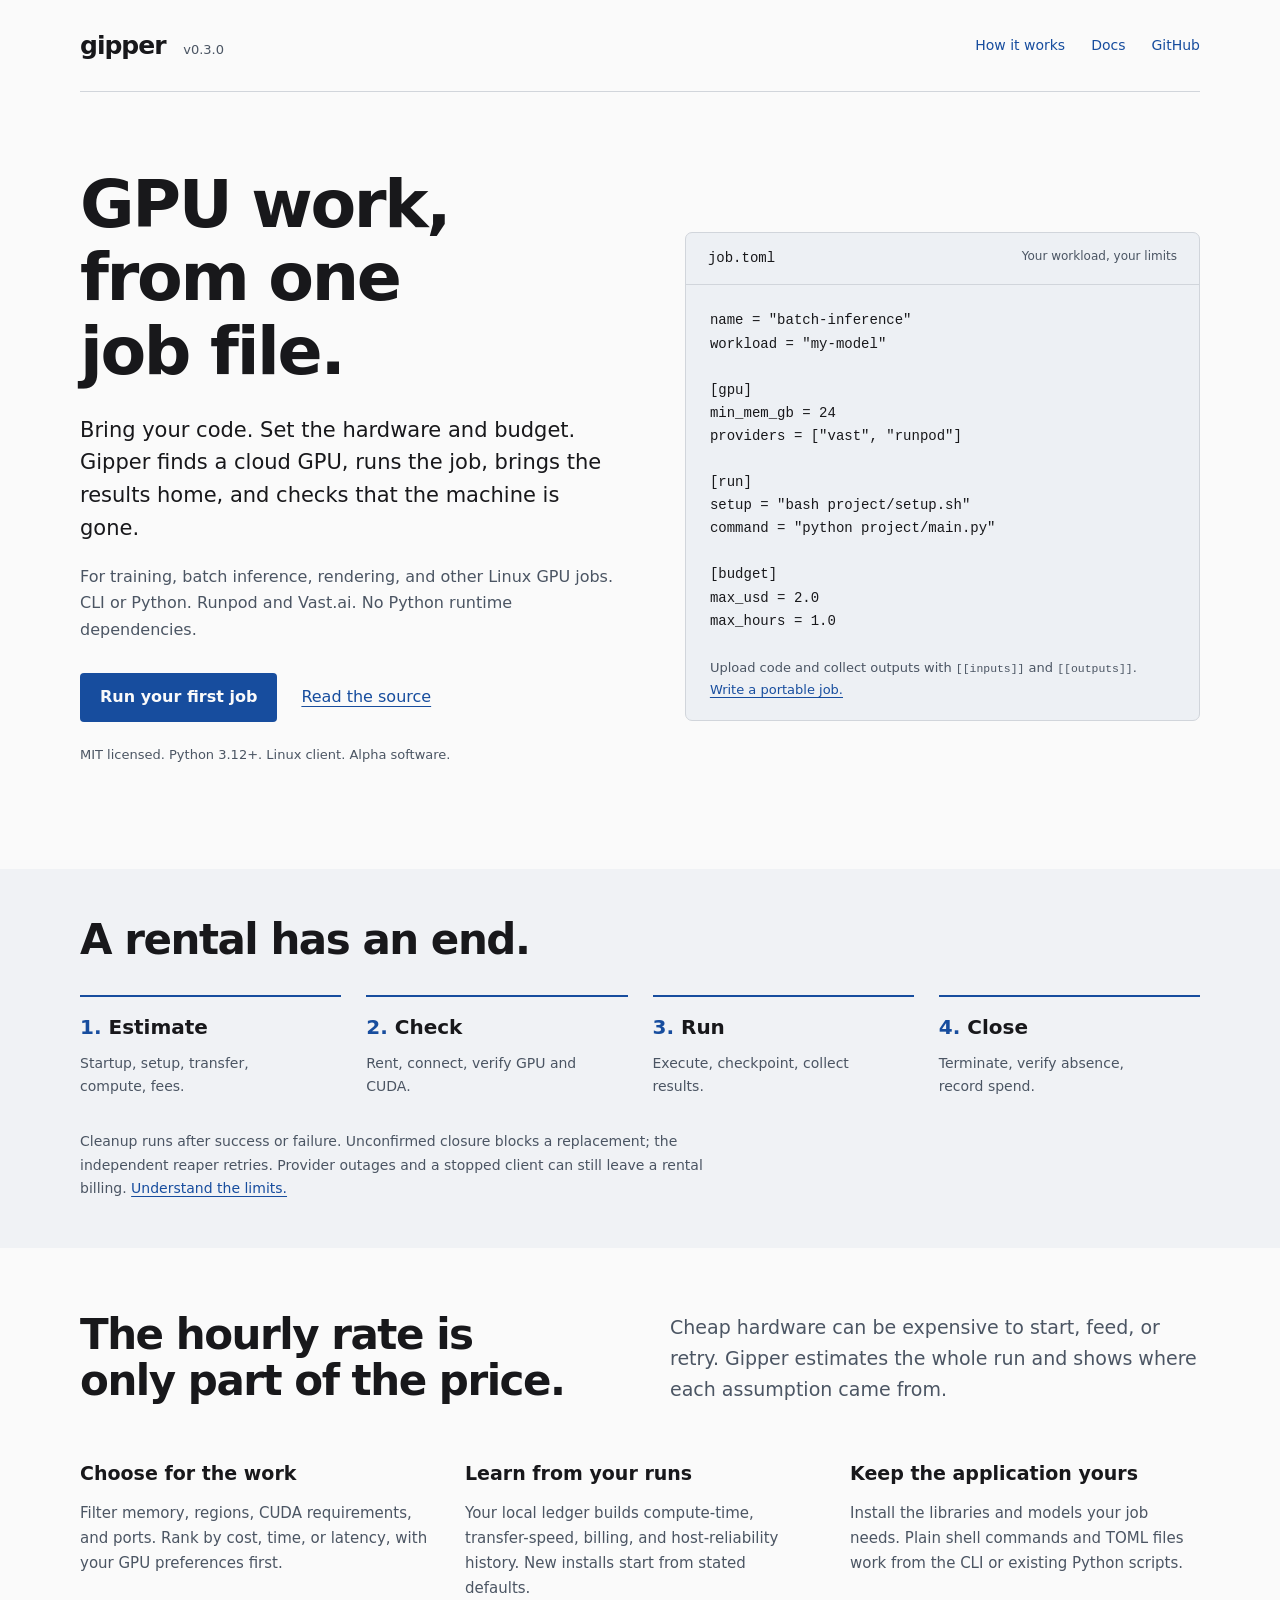
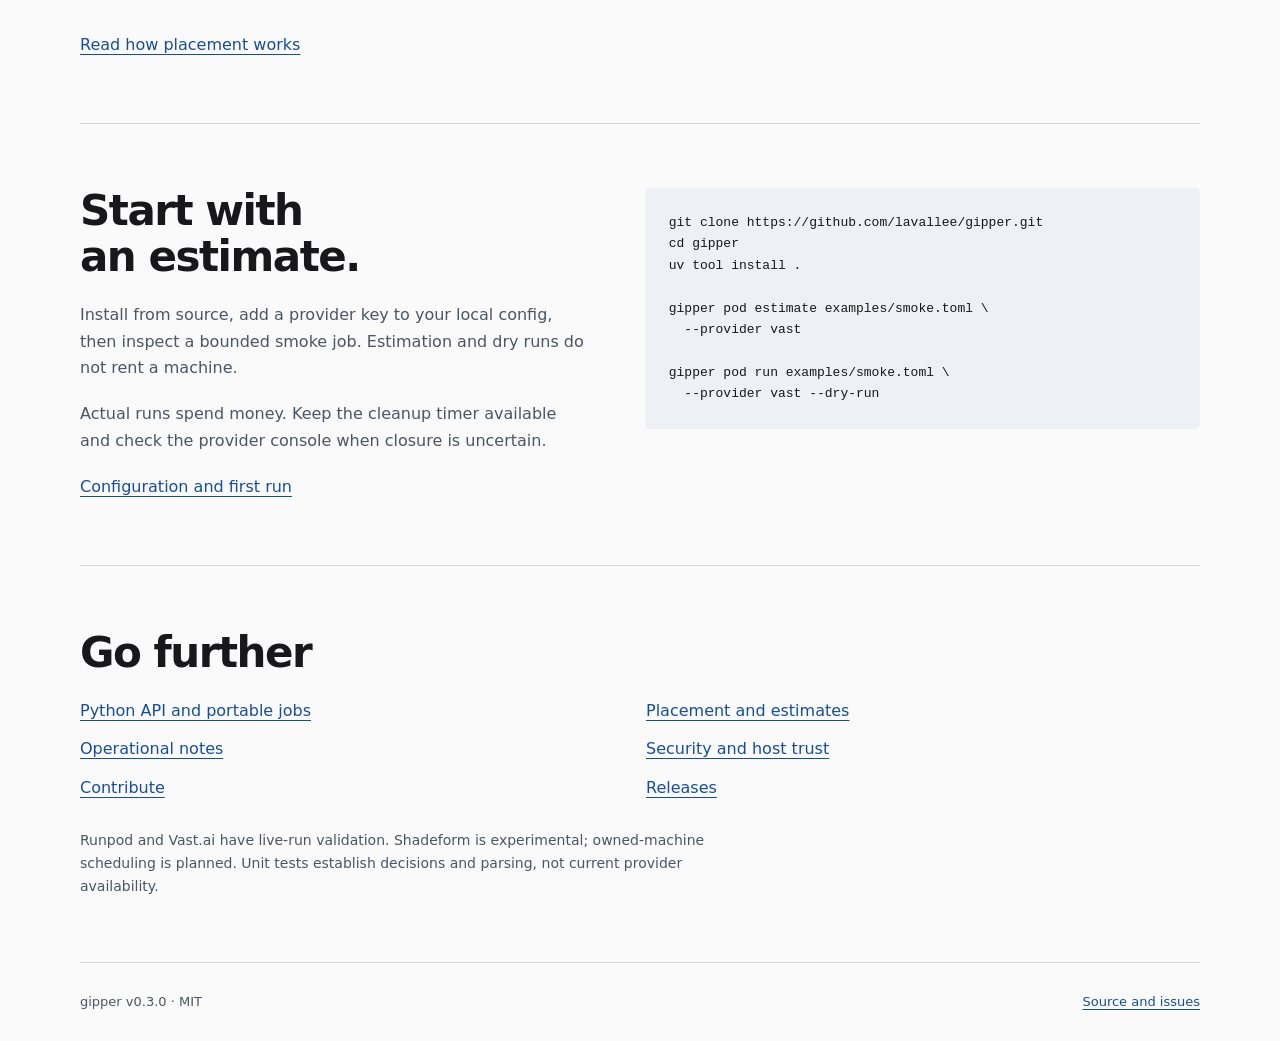
==== docs/index.html @ 8d75d5dc "chore(release): 0.3.0 with public docs and trusted publishing" ====
<!doctype html>
<html lang="en">
<head>
<meta charset="utf-8"><meta name="viewport" content="width=device-width,initial-scale=1">
<meta name="color-scheme" content="dark light">
<title>gipper — GPU jobs across cloud markets</title>
<meta name="description" content="Run GPU jobs across Runpod and Vast.ai. Compare whole-job costs, collect results, verify teardown, and learn from your own run history. Python, TOML, no runtime dependencies.">
<meta property="og:title" content="gipper — GPU jobs across cloud markets">
<meta property="og:description" content="One job file. Whole-run estimates. Results brought home. Teardown verified.">
<meta property="og:type" content="website"><link rel="canonical" href="https://lavallee.github.io/gipper/">
<link rel="icon" href="favicon.svg" type="image/svg+xml"><link rel="stylesheet" href="style.css">
</head>
<body>
<a class="skip" href="#main">Skip to content</a>
<header class="site-header wrap"><a class="wordmark" href="./">gipper <span>v0.3.0</span></a><nav aria-label="Main"><a href="#how">How it works</a><a href="guides/quickstart.html">Docs</a><a href="https://github.com/lavallee/gipper">GitHub</a></nav></header>
<main id="main">
<section class="hero wrap">
<div><h1>GPU work, from one job file.</h1><p class="lead">Bring your code. Set the hardware and budget. Gipper finds a cloud GPU, runs the job, brings the results home, and checks that the machine is gone.</p><p class="support">For training, batch inference, rendering, and other Linux GPU jobs. CLI or Python. Runpod and Vast.ai. No Python runtime dependencies.</p><div class="actions"><a class="button" href="guides/quickstart.html">Run your first job</a><a href="https://github.com/lavallee/gipper">Read the source</a></div><p class="status">MIT licensed. Python 3.12+. Linux client. Alpha software.</p></div>
<div class="job-file"><div class="file-heading">job.toml <span>Your workload, your limits</span></div><pre><code>name = "batch-inference"
workload = "my-model"

[gpu]
min_mem_gb = 24
providers = ["vast", "runpod"]

[run]
setup = "bash project/setup.sh"
command = "python project/main.py"

[budget]
max_usd = 2.0
max_hours = 1.0</code></pre><p>Upload code and collect outputs with <code>[[inputs]]</code> and <code>[[outputs]]</code>. <a href="guides/clients.html">Write a portable job.</a></p></div>
</section>
<section class="band" id="how"><div class="wrap"><h2>A rental has an end.</h2><ol class="lifecycle"><li><strong>Estimate</strong><span>Startup, setup, transfer, compute, fees.</span></li><li><strong>Check</strong><span>Rent, connect, verify GPU and CUDA.</span></li><li><strong>Run</strong><span>Execute, checkpoint, collect results.</span></li><li><strong>Close</strong><span>Terminate, verify absence, record spend.</span></li></ol><p>Cleanup runs after success or failure. Unconfirmed closure blocks a replacement; the independent reaper retries. Provider outages and a stopped client can still leave a rental billing. <a href="guides/security.html">Understand the limits.</a></p></div></section>
<section class="wrap section"><div class="section-intro"><h2>The hourly rate is only part of the price.</h2><p>Cheap hardware can be expensive to start, feed, or retry. Gipper estimates the whole run and shows where each assumption came from.</p></div><dl class="capabilities"><div><dt>Choose for the work</dt><dd>Filter memory, regions, CUDA requirements, and ports. Rank by cost, time, or latency, with your GPU preferences first.</dd></div><div><dt>Learn from your runs</dt><dd>Your local ledger builds compute-time, transfer-speed, billing, and host-reliability history. New installs start from stated defaults.</dd></div><div><dt>Keep the application yours</dt><dd>Install the libraries and models your job needs. Plain shell commands and TOML files work from the CLI or existing Python scripts.</dd></div></dl><a href="guides/placement.html">Read how placement works</a></section>
<section class="wrap section install" id="install"><div><h2>Start with an estimate.</h2><p>Install from source, add a provider key to your local config, then inspect a bounded smoke job. Estimation and dry runs do not rent a machine.</p><p>Actual runs spend money. Keep the cleanup timer available and check the provider console when closure is uncertain.</p><a href="guides/quickstart.html">Configuration and first run</a></div><pre><code>git clone https://github.com/lavallee/gipper.git
cd gipper
uv tool install .

gipper pod estimate examples/smoke.toml \
  --provider vast

gipper pod run examples/smoke.toml \
  --provider vast --dry-run</code></pre></section>
<section class="wrap section reference"><h2>Go further</h2><div><a href="guides/clients.html">Python API and portable jobs</a><a href="guides/placement.html">Placement and estimates</a><a href="guides/lessons.html">Operational notes</a><a href="guides/security.html">Security and host trust</a><a href="https://github.com/lavallee/gipper/blob/main/CONTRIBUTING.md">Contribute</a><a href="https://github.com/lavallee/gipper/releases">Releases</a></div><p>Runpod and Vast.ai have live-run validation. Shadeform is experimental; owned-machine scheduling is planned. Unit tests establish decisions and parsing, not current provider availability.</p></section>
</main><footer class="wrap footer"><span>gipper v0.3.0 · MIT</span><a href="https://github.com/lavallee/gipper">Source and issues</a></footer>
</body></html>
---- docs/style.css ----
/* Forge family: system type, dark/light tokens, local assets only. */
:root{color-scheme:dark light;--bg:#0a0a0a;--alt:#111113;--fg:#e8e8e8;--muted:#a1a8b3;--line:#30343d;--accent:#93c5fd;--code:#17191e;--max:1120px;font-family:system-ui,-apple-system,"Segoe UI",sans-serif;font-size:16px;line-height:1.65}
@media(prefers-color-scheme:light){:root{--bg:#fafafa;--alt:#f0f2f5;--fg:#18181b;--muted:#4b5563;--line:#d1d5db;--accent:#174d9e;--code:#edf0f4}}
*{box-sizing:border-box}html{scroll-behavior:smooth}body{margin:0;background:var(--bg);color:var(--fg)}a{color:var(--accent);text-underline-offset:.22em}a:hover{text-decoration-thickness:2px}a:focus-visible{outline:3px solid var(--accent);outline-offset:5px}.wrap{width:min(calc(100% - 48px),var(--max));margin-inline:auto}.site-header{display:flex;justify-content:space-between;gap:24px;align-items:center;padding-block:25px;border-bottom:1px solid var(--line)}.wordmark{font-size:25px;font-weight:750;letter-spacing:-.04em;text-decoration:none;color:var(--fg)}.wordmark span{font-size:13px;letter-spacing:0;font-weight:400;color:var(--muted);margin-left:10px}nav{display:flex;gap:26px}nav a{text-decoration:none;font-size:14px}.skip{position:absolute;top:-100px;left:16px;background:var(--bg);padding:10px}.skip:focus{top:10px;z-index:10}.hero{display:grid;grid-template-columns:1.05fr 1fr;gap:64px;align-items:center;padding-block:76px 84px}h1,h2,h3{line-height:1.1;letter-spacing:-.035em;text-wrap:balance}h1{font-size:clamp(40px,5.2vw,67px);margin:0 0 26px;max-width:11ch;font-weight:720}h2{font-size:clamp(29px,3.6vw,42px);font-weight:670;margin:0 0 22px}h3{font-size:24px}p{max-width:72ch;margin:0 0 20px}.lead{font-size:21px;line-height:1.55}.support{color:var(--muted)}.actions{display:flex;gap:24px;align-items:center;flex-wrap:wrap;margin:30px 0 22px}.button{display:inline-block;background:var(--accent);color:var(--bg);padding:11px 20px;border-radius:4px;text-decoration:none;font-weight:650}.status{font-size:13px;color:var(--muted)}.job-file{border:1px solid var(--line);border-radius:7px;overflow:hidden;background:var(--code);min-width:0}.file-heading{padding:14px 22px;border-bottom:1px solid var(--line);font-family:ui-monospace,monospace;font-size:14px;display:flex;justify-content:space-between;gap:12px}.file-heading span{font-family:system-ui,sans-serif;color:var(--muted);font-size:12px}.job-file pre{margin:0;background:none}.job-file p{font-size:13px;color:var(--muted);padding:0 24px 20px;margin:0}pre,code{font-family:"SF Mono",Consolas,"Liberation Mono",monospace}code{font-size:.88em}pre{background:var(--code);padding:24px;overflow-x:auto;border-radius:5px;line-height:1.65;font-size:14px}pre code{font-size:inherit}.band{background:var(--alt);padding-block:48px}.band p{font-size:14px;color:var(--muted);margin-bottom:0}.lifecycle{display:grid;grid-template-columns:repeat(4,1fr);gap:25px;padding:0;list-style:none;counter-reset:step;margin:32px 0}.lifecycle li{counter-increment:step;border-top:2px solid var(--accent);padding-top:14px}.lifecycle strong{display:block;font-size:20px}.lifecycle strong:before{content:counter(step) ". ";color:var(--accent)}.lifecycle span{display:block;color:var(--muted);font-size:14px;max-width:24ch;margin-top:8px}.section{padding-block:64px;border-bottom:1px solid var(--line)}.section-intro{display:grid;grid-template-columns:1fr 1fr;gap:60px}.section-intro p{color:var(--muted);font-size:19px}.capabilities{display:grid;grid-template-columns:repeat(3,1fr);gap:35px;margin:32px 0}.capabilities dt{font-size:19px;font-weight:650;margin-bottom:12px}.capabilities dd{margin:0;color:var(--muted);font-size:15px}.install{display:grid;grid-template-columns:1fr 1.1fr;gap:60px;align-items:start}.install p{color:var(--muted)}.install pre{margin:0;font-size:13px}.reference>div{display:grid;grid-template-columns:repeat(2,1fr);gap:12px}.reference p{color:var(--muted);font-size:14px;margin:28px 0 0}.footer{padding-block:28px;display:flex;justify-content:space-between;gap:20px;color:var(--muted);font-size:13px}.guide{max-width:790px;padding-block:46px 70px;overflow-wrap:break-word}.guide h1{max-width:none;font-size:44px}.guide h2{margin:48px 0 20px;font-size:30px}.guide h3{margin-top:32px}.guide table{display:block;overflow-x:auto;border-collapse:collapse;font-size:14px;margin-block:24px}.guide td,.guide th{padding:12px;border:1px solid var(--line);text-align:left;min-width:100px}.guide img{max-width:100%}.guide blockquote{margin-inline:0;border-left:3px solid var(--accent);padding-left:24px;color:var(--muted)}.guide ul,.guide ol{padding-left:23px}.guide li{margin-block:7px}.guide .back{display:block;margin-bottom:30px;font-size:14px}
@media(max-width:800px){.hero{gap:30px;grid-template-columns:1fr;padding-block:46px}.hero h1{max-width:14ch}.section-intro,.install{grid-template-columns:1fr;gap:20px}.capabilities{grid-template-columns:1fr;gap:24px}.lifecycle{grid-template-columns:1fr 1fr}.lifecycle span{max-width:none}.guide h1{font-size:36px}}
@media(max-width:480px){.wrap{width:calc(100% - 32px)}.site-header{gap:12px;align-items:flex-start}nav{gap:14px;flex-wrap:wrap;justify-content:flex-end}nav a{font-size:12px}.wordmark span{display:block;margin-left:0}.hero{padding-block:38px}.lead{font-size:19px}.file-heading span{display:none}.lifecycle{gap:22px}.section{padding-block:42px}.reference>div{grid-template-columns:1fr}.footer{flex-wrap:wrap}}
@media(prefers-reduced-motion:reduce){html{scroll-behavior:auto}}
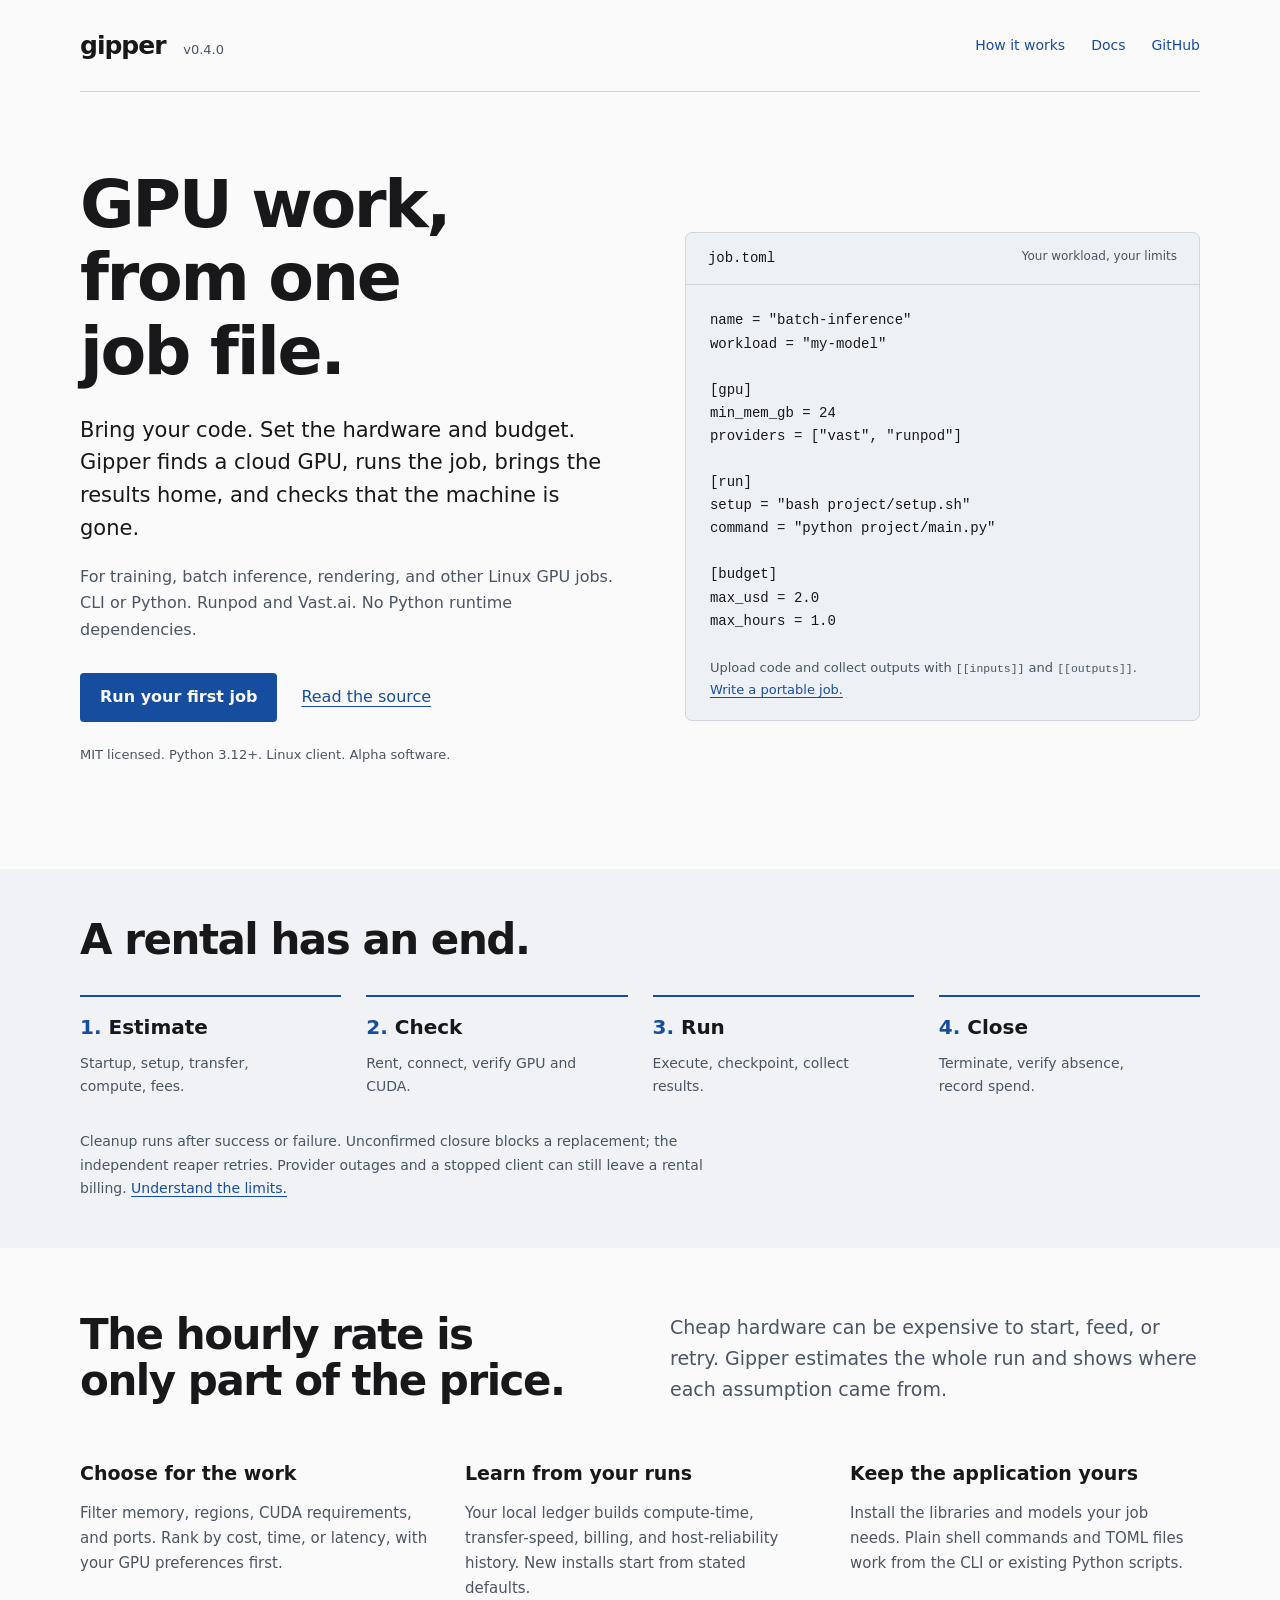
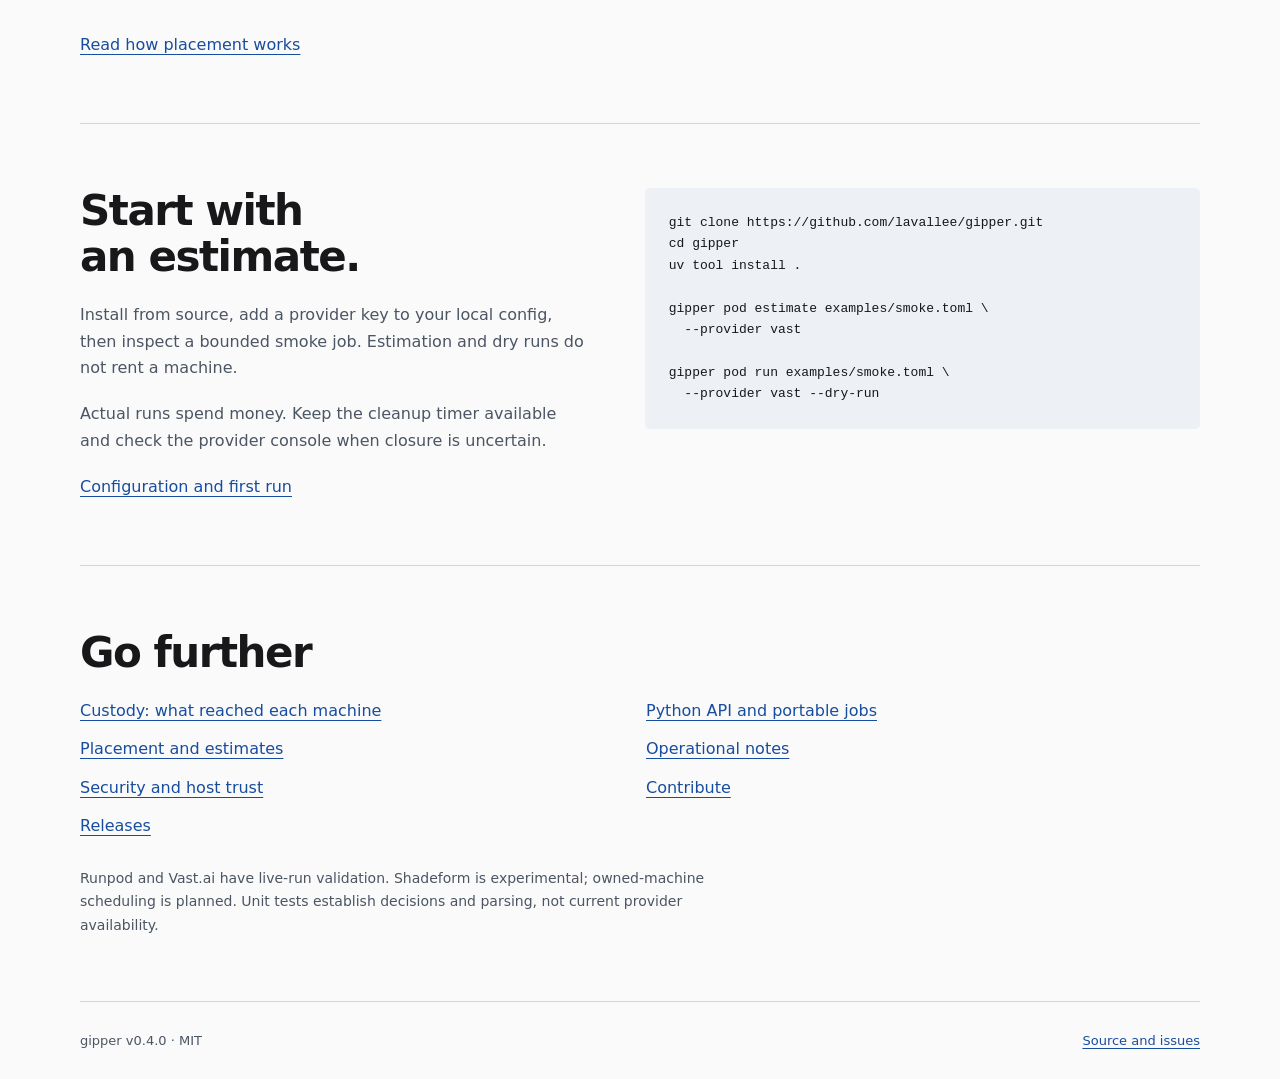
==== commit aae8b263: "gipper 0.4.0: a forensic trail of what reached each rented machine Every Remote.put records a manife" ====
--- a/docs/index.html
+++ b/docs/index.html
@@ -12,7 +12,7 @@
 </head>
 <body>
 <a class="skip" href="#main">Skip to content</a>
-<header class="site-header wrap"><a class="wordmark" href="./">gipper <span>v0.3.0</span></a><nav aria-label="Main"><a href="#how">How it works</a><a href="guides/quickstart.html">Docs</a><a href="https://github.com/lavallee/gipper">GitHub</a></nav></header>
+<header class="site-header wrap"><a class="wordmark" href="./">gipper <span>v0.4.0</span></a><nav aria-label="Main"><a href="#how">How it works</a><a href="guides/quickstart.html">Docs</a><a href="https://github.com/lavallee/gipper">GitHub</a></nav></header>
 <main id="main">
 <section class="hero wrap">
 <div><h1>GPU work, from one job file.</h1><p class="lead">Bring your code. Set the hardware and budget. Gipper finds a cloud GPU, runs the job, brings the results home, and checks that the machine is gone.</p><p class="support">For training, batch inference, rendering, and other Linux GPU jobs. CLI or Python. Runpod and Vast.ai. No Python runtime dependencies.</p><div class="actions"><a class="button" href="guides/quickstart.html">Run your first job</a><a href="https://github.com/lavallee/gipper">Read the source</a></div><p class="status">MIT licensed. Python 3.12+. Linux client. Alpha software.</p></div>
@@ -42,6 +42,6 @@
 
 gipper pod run examples/smoke.toml \
   --provider vast --dry-run</code></pre></section>
-<section class="wrap section reference"><h2>Go further</h2><div><a href="guides/clients.html">Python API and portable jobs</a><a href="guides/placement.html">Placement and estimates</a><a href="guides/lessons.html">Operational notes</a><a href="guides/security.html">Security and host trust</a><a href="https://github.com/lavallee/gipper/blob/main/CONTRIBUTING.md">Contribute</a><a href="https://github.com/lavallee/gipper/releases">Releases</a></div><p>Runpod and Vast.ai have live-run validation. Shadeform is experimental; owned-machine scheduling is planned. Unit tests establish decisions and parsing, not current provider availability.</p></section>
-</main><footer class="wrap footer"><span>gipper v0.3.0 · MIT</span><a href="https://github.com/lavallee/gipper">Source and issues</a></footer>
+<section class="wrap section reference"><h2>Go further</h2><div><a href="guides/custody.html">Custody: what reached each machine</a><a href="guides/clients.html">Python API and portable jobs</a><a href="guides/placement.html">Placement and estimates</a><a href="guides/lessons.html">Operational notes</a><a href="guides/security.html">Security and host trust</a><a href="https://github.com/lavallee/gipper/blob/main/CONTRIBUTING.md">Contribute</a><a href="https://github.com/lavallee/gipper/releases">Releases</a></div><p>Runpod and Vast.ai have live-run validation. Shadeform is experimental; owned-machine scheduling is planned. Unit tests establish decisions and parsing, not current provider availability.</p></section>
+</main><footer class="wrap footer"><span>gipper v0.4.0 · MIT</span><a href="https://github.com/lavallee/gipper">Source and issues</a></footer>
 </body></html>
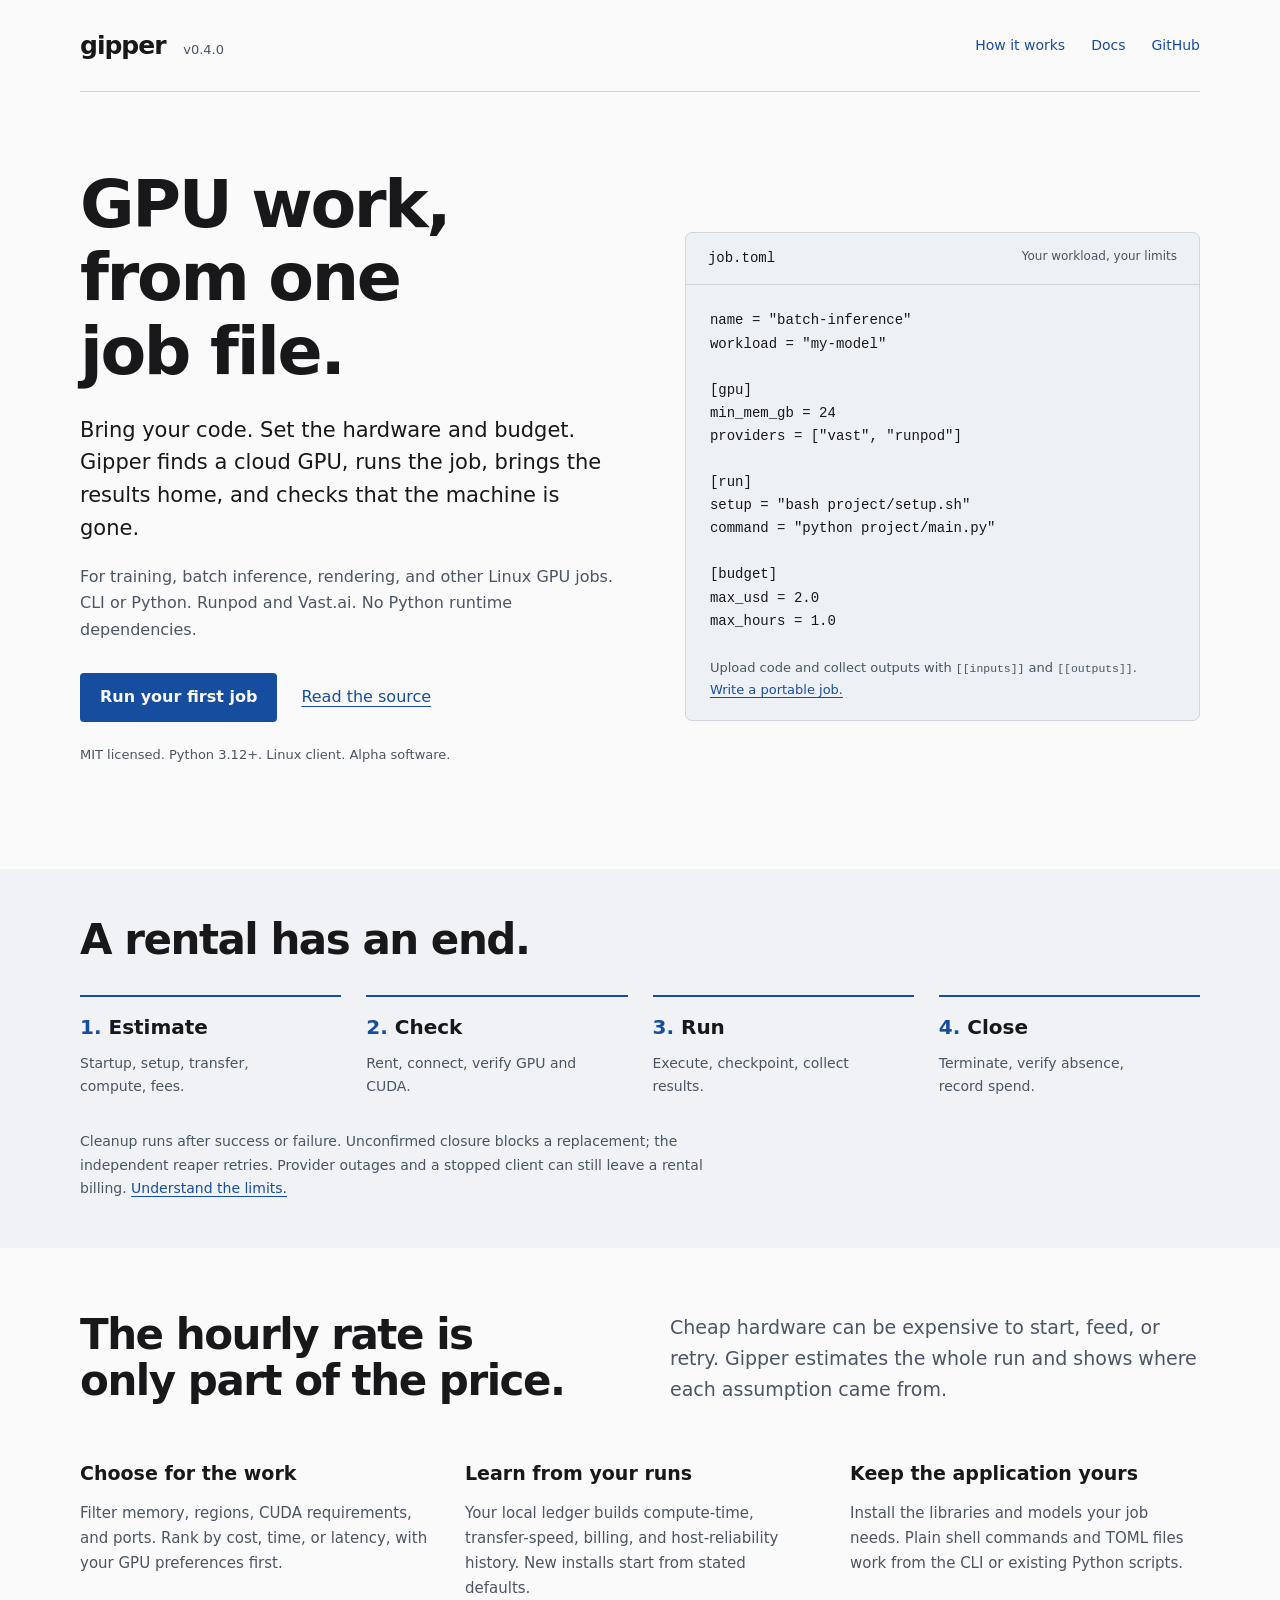
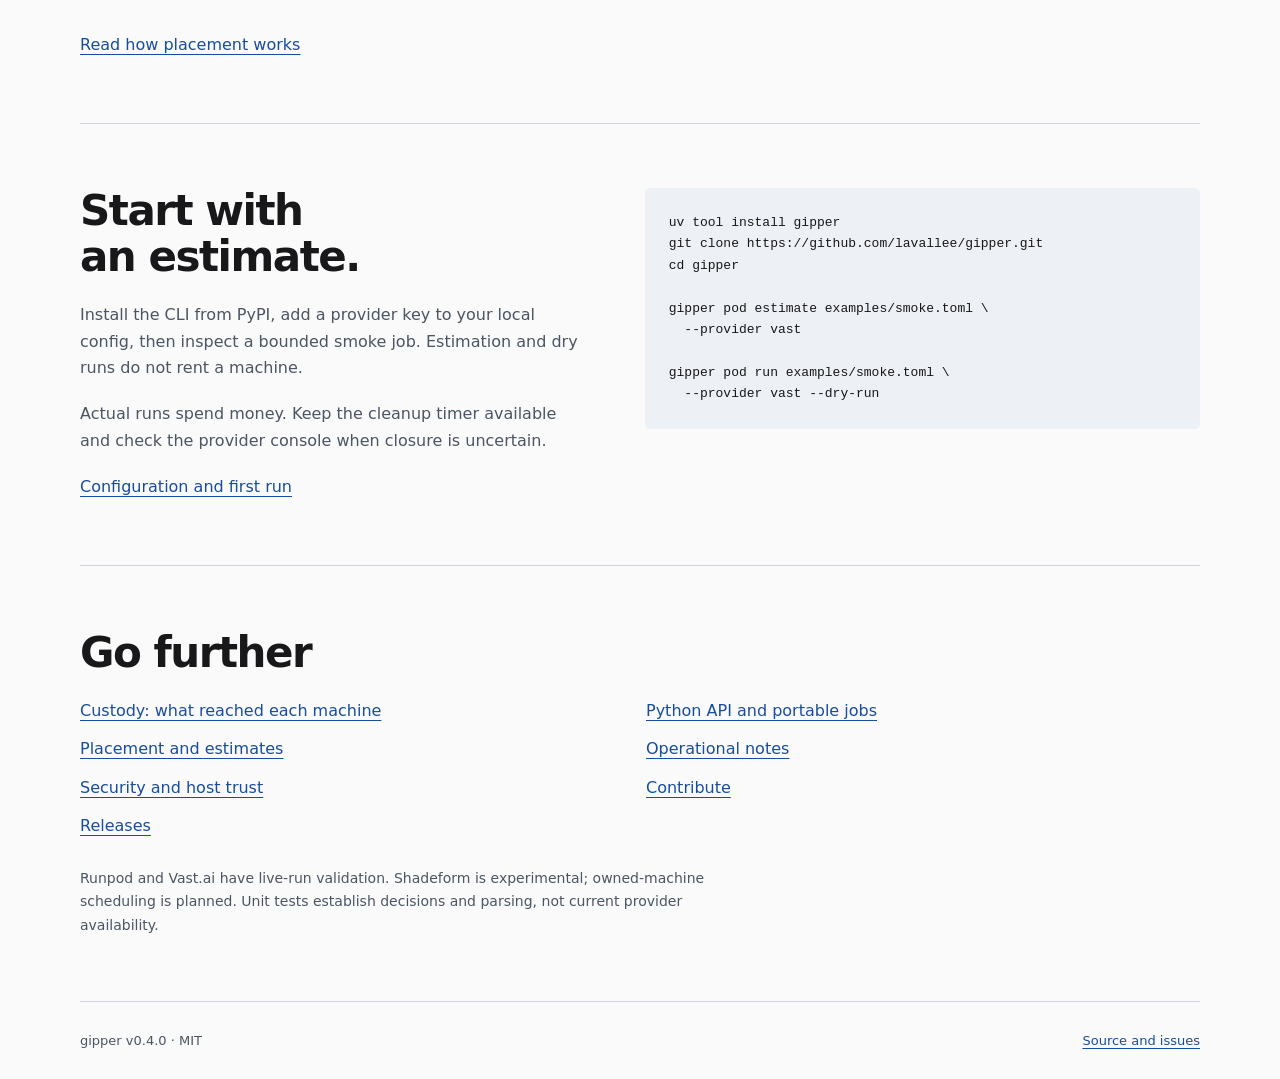
==== commit 0a2d6cf1: "Document verified PyPI installation for public releases" ====
--- a/docs/index.html
+++ b/docs/index.html
@@ -33,9 +33,9 @@
 </section>
 <section class="band" id="how"><div class="wrap"><h2>A rental has an end.</h2><ol class="lifecycle"><li><strong>Estimate</strong><span>Startup, setup, transfer, compute, fees.</span></li><li><strong>Check</strong><span>Rent, connect, verify GPU and CUDA.</span></li><li><strong>Run</strong><span>Execute, checkpoint, collect results.</span></li><li><strong>Close</strong><span>Terminate, verify absence, record spend.</span></li></ol><p>Cleanup runs after success or failure. Unconfirmed closure blocks a replacement; the independent reaper retries. Provider outages and a stopped client can still leave a rental billing. <a href="guides/security.html">Understand the limits.</a></p></div></section>
 <section class="wrap section"><div class="section-intro"><h2>The hourly rate is only part of the price.</h2><p>Cheap hardware can be expensive to start, feed, or retry. Gipper estimates the whole run and shows where each assumption came from.</p></div><dl class="capabilities"><div><dt>Choose for the work</dt><dd>Filter memory, regions, CUDA requirements, and ports. Rank by cost, time, or latency, with your GPU preferences first.</dd></div><div><dt>Learn from your runs</dt><dd>Your local ledger builds compute-time, transfer-speed, billing, and host-reliability history. New installs start from stated defaults.</dd></div><div><dt>Keep the application yours</dt><dd>Install the libraries and models your job needs. Plain shell commands and TOML files work from the CLI or existing Python scripts.</dd></div></dl><a href="guides/placement.html">Read how placement works</a></section>
-<section class="wrap section install" id="install"><div><h2>Start with an estimate.</h2><p>Install from source, add a provider key to your local config, then inspect a bounded smoke job. Estimation and dry runs do not rent a machine.</p><p>Actual runs spend money. Keep the cleanup timer available and check the provider console when closure is uncertain.</p><a href="guides/quickstart.html">Configuration and first run</a></div><pre><code>git clone https://github.com/lavallee/gipper.git
+<section class="wrap section install" id="install"><div><h2>Start with an estimate.</h2><p>Install the CLI from PyPI, add a provider key to your local config, then inspect a bounded smoke job. Estimation and dry runs do not rent a machine.</p><p>Actual runs spend money. Keep the cleanup timer available and check the provider console when closure is uncertain.</p><a href="guides/quickstart.html">Configuration and first run</a></div><pre><code>uv tool install gipper
+git clone https://github.com/lavallee/gipper.git
 cd gipper
-uv tool install .
 
 gipper pod estimate examples/smoke.toml \
   --provider vast
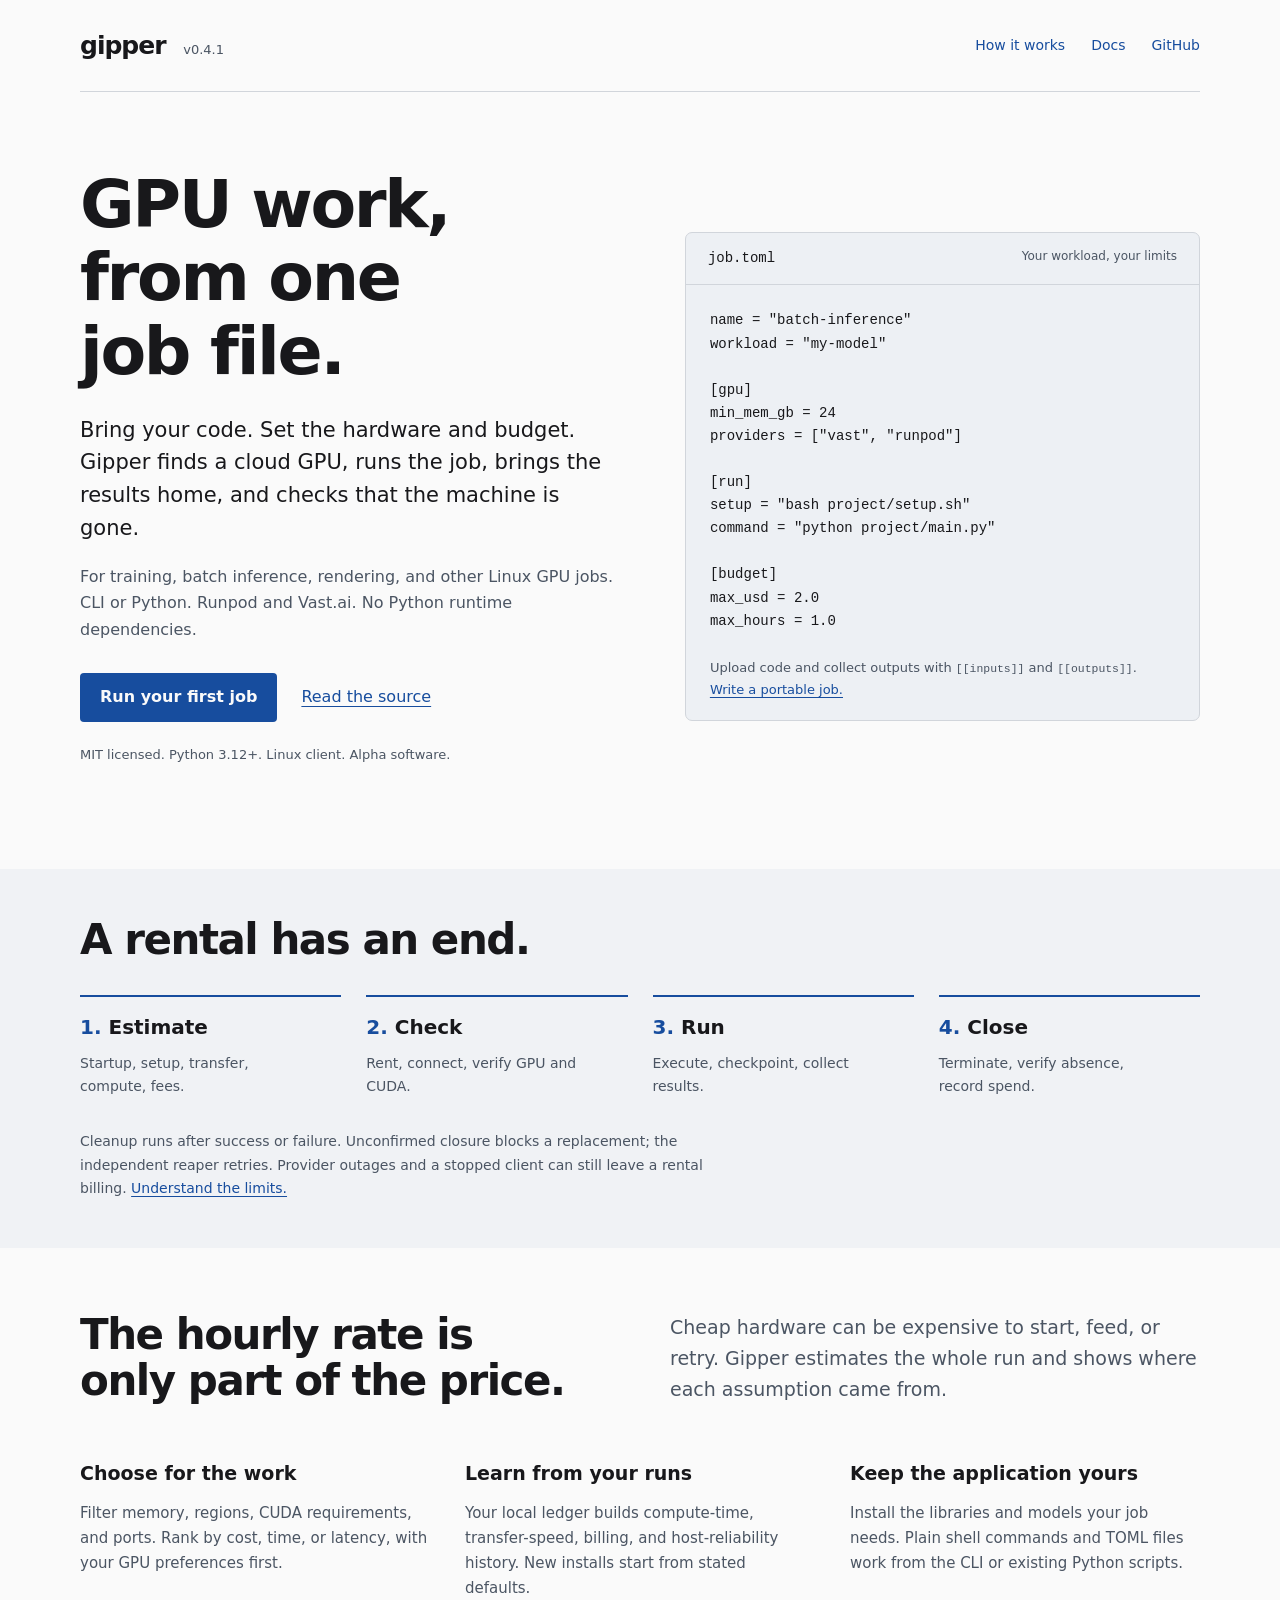
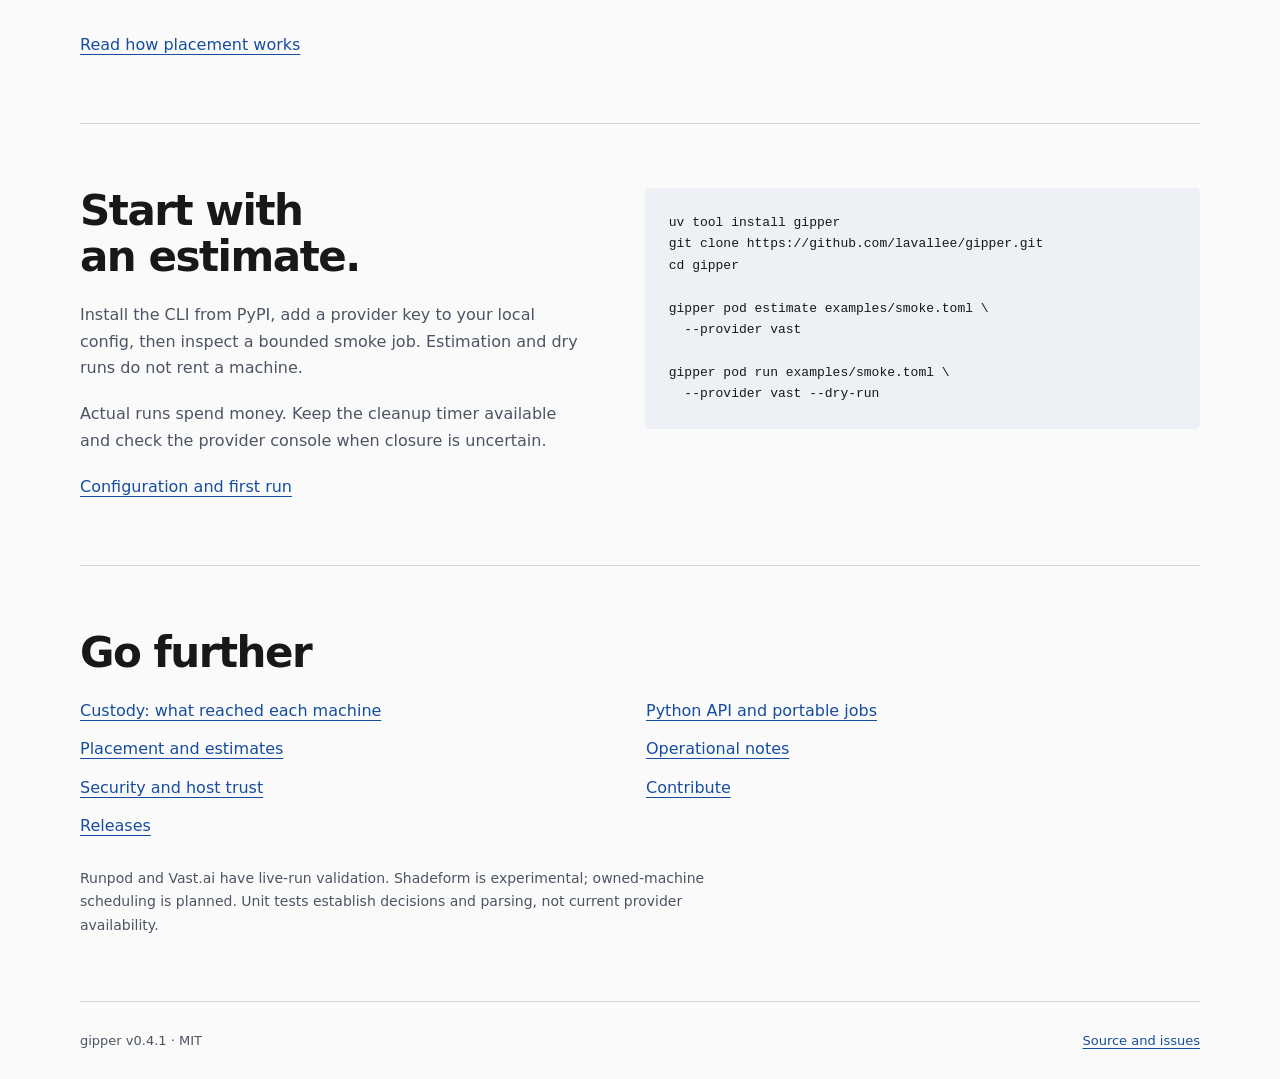
==== commit d60438cd: "chore(release): 0.4.1 refresh documentation and guard README versions" ====
--- a/docs/index.html
+++ b/docs/index.html
@@ -12,7 +12,7 @@
 </head>
 <body>
 <a class="skip" href="#main">Skip to content</a>
-<header class="site-header wrap"><a class="wordmark" href="./">gipper <span>v0.4.0</span></a><nav aria-label="Main"><a href="#how">How it works</a><a href="guides/quickstart.html">Docs</a><a href="https://github.com/lavallee/gipper">GitHub</a></nav></header>
+<header class="site-header wrap"><a class="wordmark" href="./">gipper <span>v0.4.1</span></a><nav aria-label="Main"><a href="#how">How it works</a><a href="guides/quickstart.html">Docs</a><a href="https://github.com/lavallee/gipper">GitHub</a></nav></header>
 <main id="main">
 <section class="hero wrap">
 <div><h1>GPU work, from one job file.</h1><p class="lead">Bring your code. Set the hardware and budget. Gipper finds a cloud GPU, runs the job, brings the results home, and checks that the machine is gone.</p><p class="support">For training, batch inference, rendering, and other Linux GPU jobs. CLI or Python. Runpod and Vast.ai. No Python runtime dependencies.</p><div class="actions"><a class="button" href="guides/quickstart.html">Run your first job</a><a href="https://github.com/lavallee/gipper">Read the source</a></div><p class="status">MIT licensed. Python 3.12+. Linux client. Alpha software.</p></div>
@@ -43,5 +43,5 @@
 gipper pod run examples/smoke.toml \
   --provider vast --dry-run</code></pre></section>
 <section class="wrap section reference"><h2>Go further</h2><div><a href="guides/custody.html">Custody: what reached each machine</a><a href="guides/clients.html">Python API and portable jobs</a><a href="guides/placement.html">Placement and estimates</a><a href="guides/lessons.html">Operational notes</a><a href="guides/security.html">Security and host trust</a><a href="https://github.com/lavallee/gipper/blob/main/CONTRIBUTING.md">Contribute</a><a href="https://github.com/lavallee/gipper/releases">Releases</a></div><p>Runpod and Vast.ai have live-run validation. Shadeform is experimental; owned-machine scheduling is planned. Unit tests establish decisions and parsing, not current provider availability.</p></section>
-</main><footer class="wrap footer"><span>gipper v0.4.0 · MIT</span><a href="https://github.com/lavallee/gipper">Source and issues</a></footer>
+</main><footer class="wrap footer"><span>gipper v0.4.1 · MIT</span><a href="https://github.com/lavallee/gipper">Source and issues</a></footer>
 </body></html>
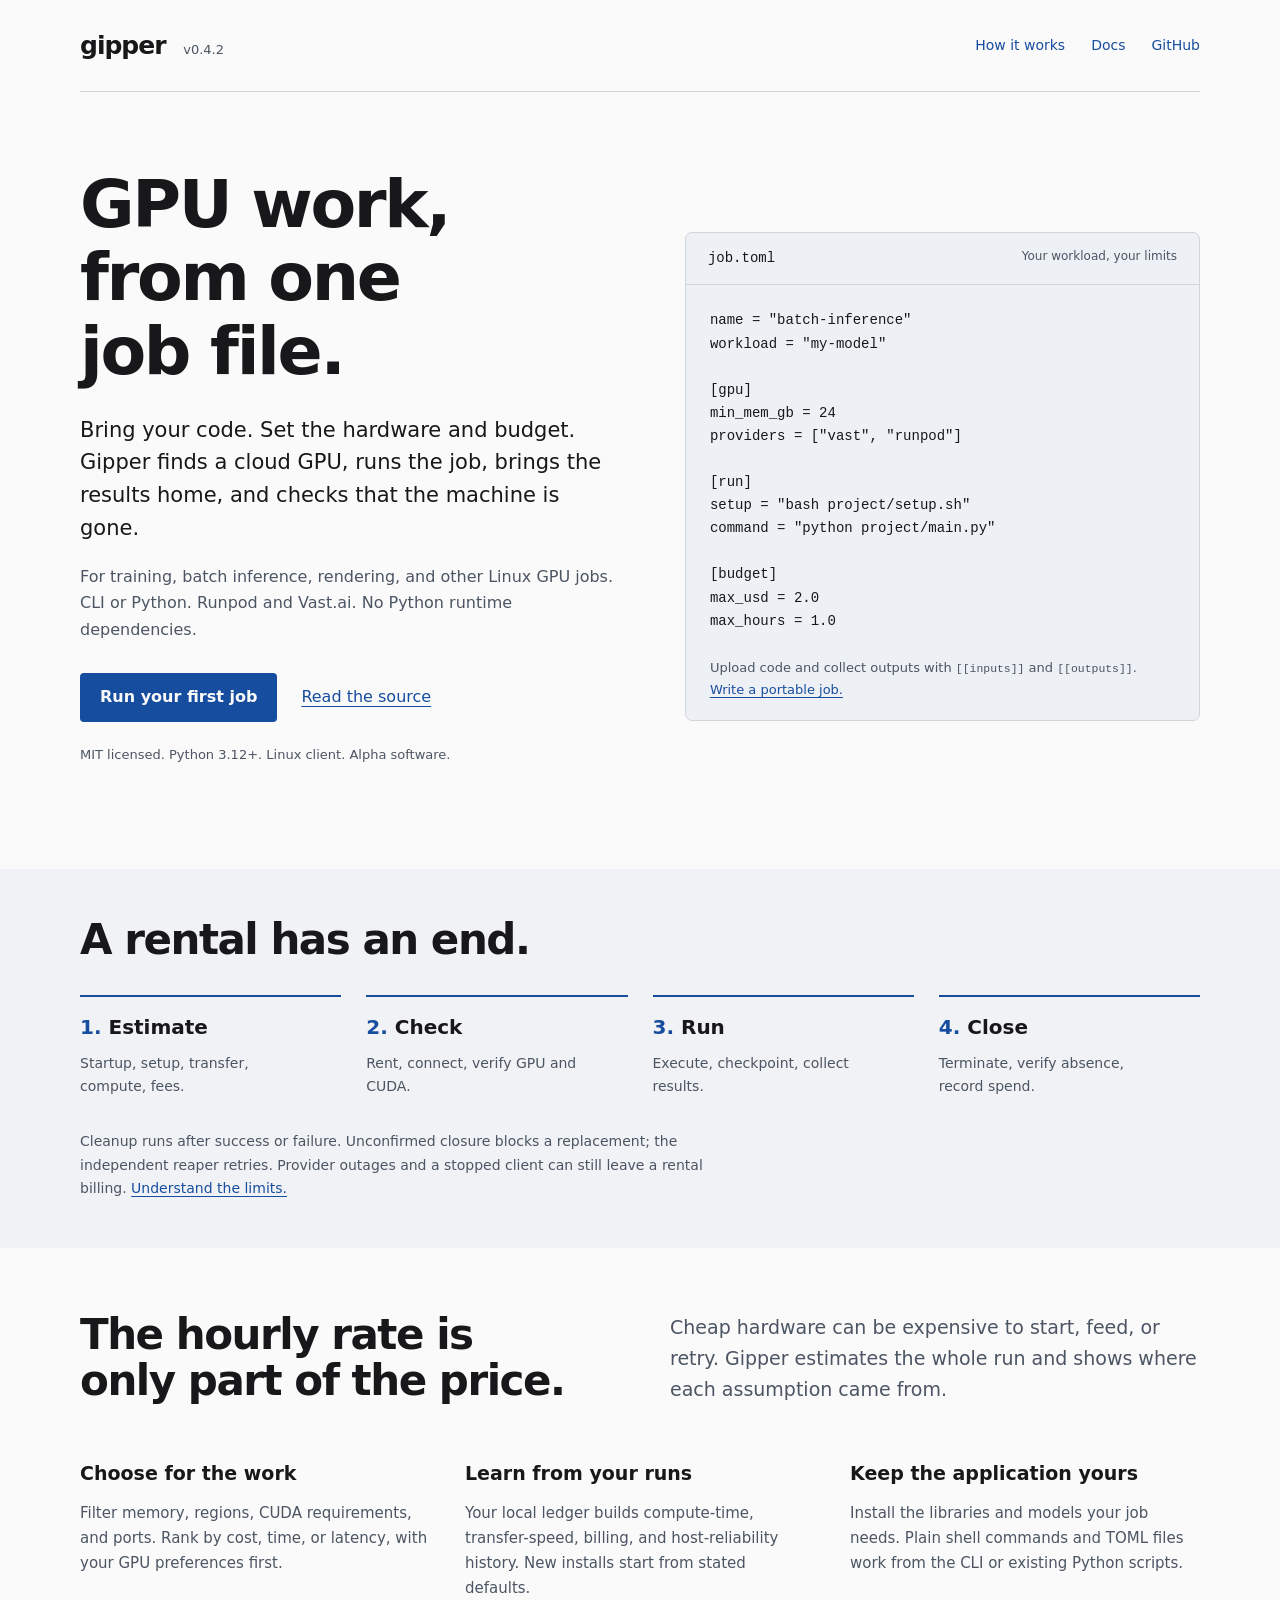
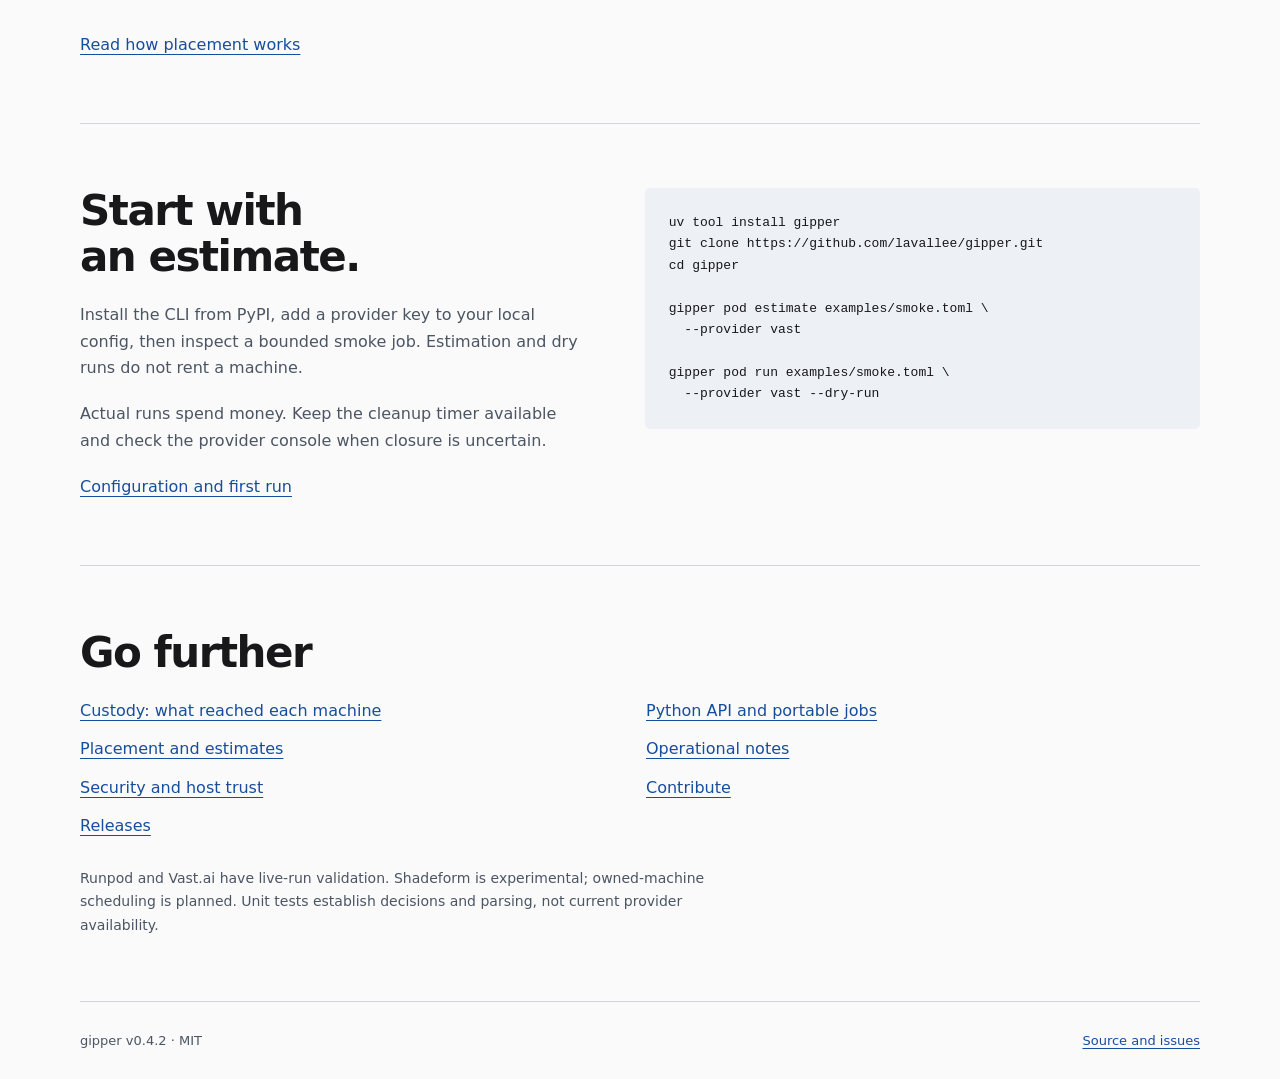
==== commit d673086d: "gipper 0.4.2: secret files count only secret-looking names custody_secret_files treated every value " ====
--- a/docs/index.html
+++ b/docs/index.html
@@ -12,7 +12,7 @@
 </head>
 <body>
 <a class="skip" href="#main">Skip to content</a>
-<header class="site-header wrap"><a class="wordmark" href="./">gipper <span>v0.4.1</span></a><nav aria-label="Main"><a href="#how">How it works</a><a href="guides/quickstart.html">Docs</a><a href="https://github.com/lavallee/gipper">GitHub</a></nav></header>
+<header class="site-header wrap"><a class="wordmark" href="./">gipper <span>v0.4.2</span></a><nav aria-label="Main"><a href="#how">How it works</a><a href="guides/quickstart.html">Docs</a><a href="https://github.com/lavallee/gipper">GitHub</a></nav></header>
 <main id="main">
 <section class="hero wrap">
 <div><h1>GPU work, from one job file.</h1><p class="lead">Bring your code. Set the hardware and budget. Gipper finds a cloud GPU, runs the job, brings the results home, and checks that the machine is gone.</p><p class="support">For training, batch inference, rendering, and other Linux GPU jobs. CLI or Python. Runpod and Vast.ai. No Python runtime dependencies.</p><div class="actions"><a class="button" href="guides/quickstart.html">Run your first job</a><a href="https://github.com/lavallee/gipper">Read the source</a></div><p class="status">MIT licensed. Python 3.12+. Linux client. Alpha software.</p></div>
@@ -43,5 +43,5 @@
 gipper pod run examples/smoke.toml \
   --provider vast --dry-run</code></pre></section>
 <section class="wrap section reference"><h2>Go further</h2><div><a href="guides/custody.html">Custody: what reached each machine</a><a href="guides/clients.html">Python API and portable jobs</a><a href="guides/placement.html">Placement and estimates</a><a href="guides/lessons.html">Operational notes</a><a href="guides/security.html">Security and host trust</a><a href="https://github.com/lavallee/gipper/blob/main/CONTRIBUTING.md">Contribute</a><a href="https://github.com/lavallee/gipper/releases">Releases</a></div><p>Runpod and Vast.ai have live-run validation. Shadeform is experimental; owned-machine scheduling is planned. Unit tests establish decisions and parsing, not current provider availability.</p></section>
-</main><footer class="wrap footer"><span>gipper v0.4.1 · MIT</span><a href="https://github.com/lavallee/gipper">Source and issues</a></footer>
+</main><footer class="wrap footer"><span>gipper v0.4.2 · MIT</span><a href="https://github.com/lavallee/gipper">Source and issues</a></footer>
 </body></html>
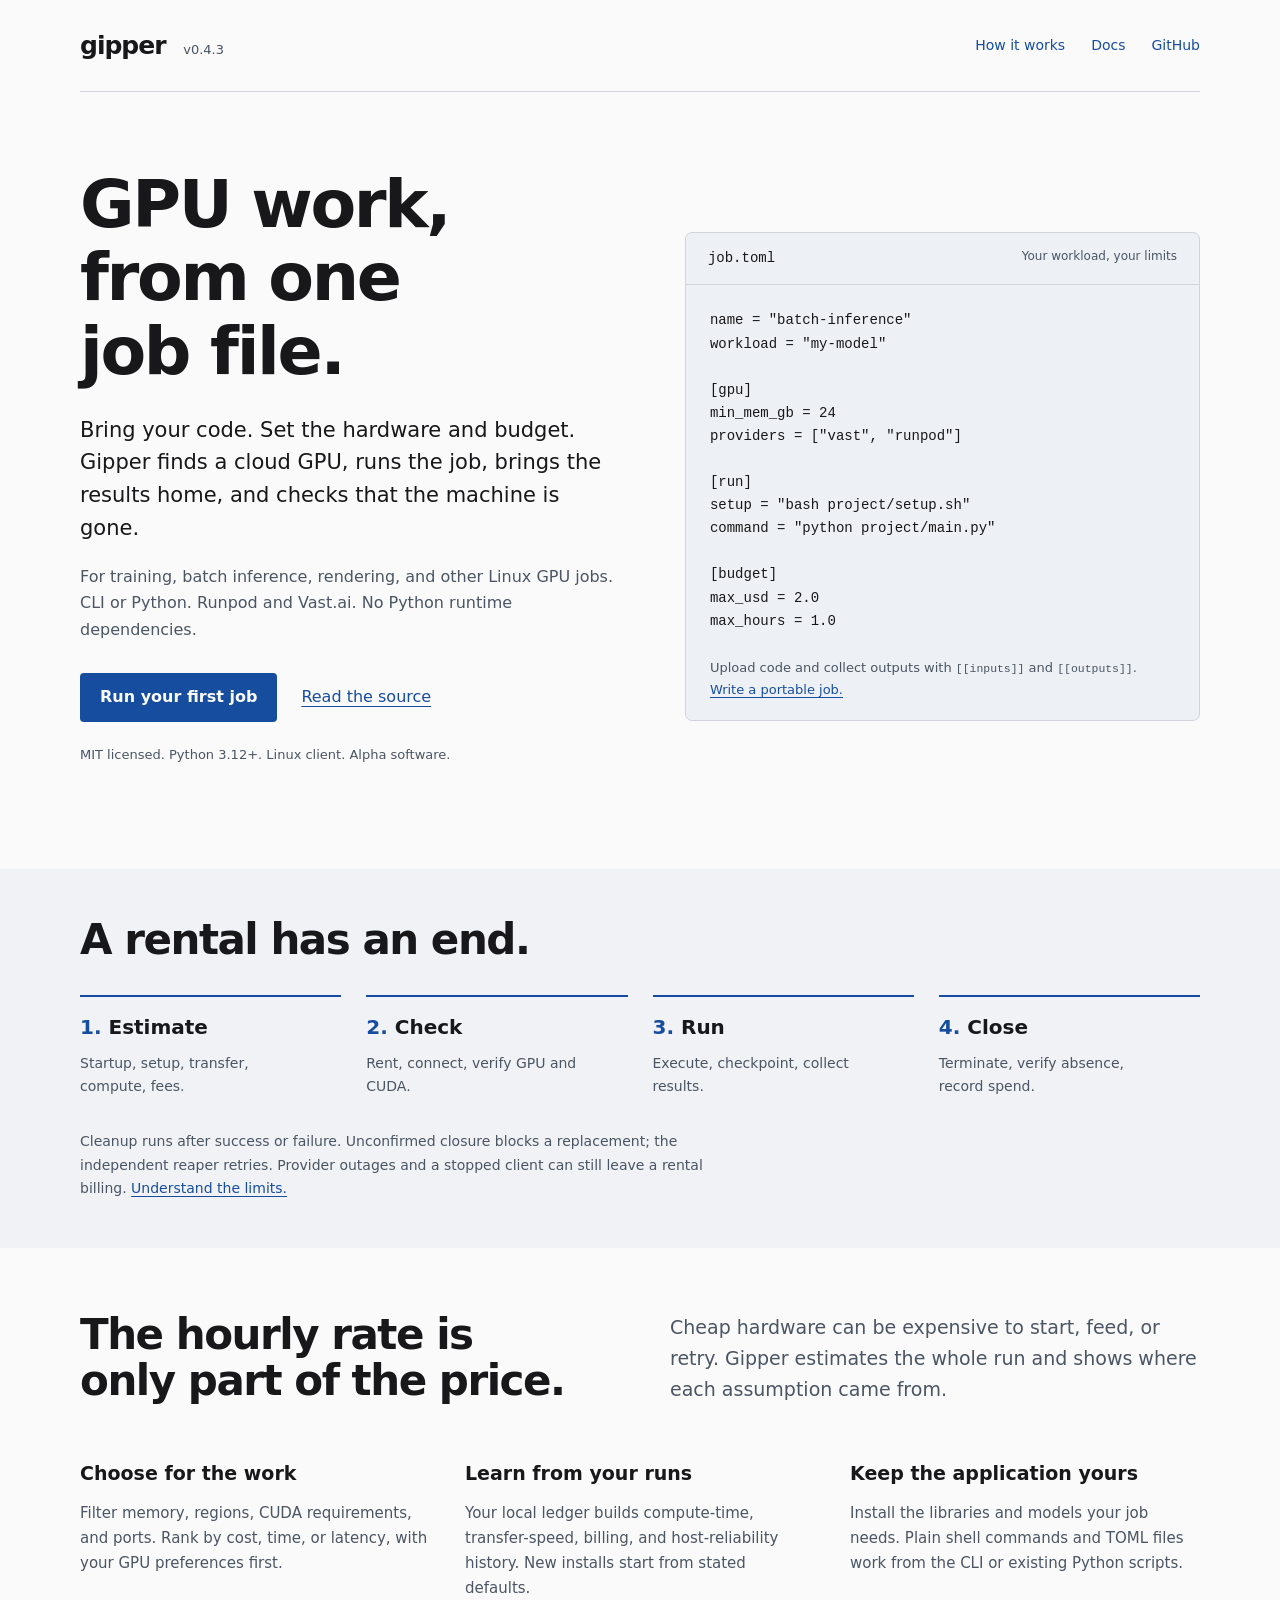
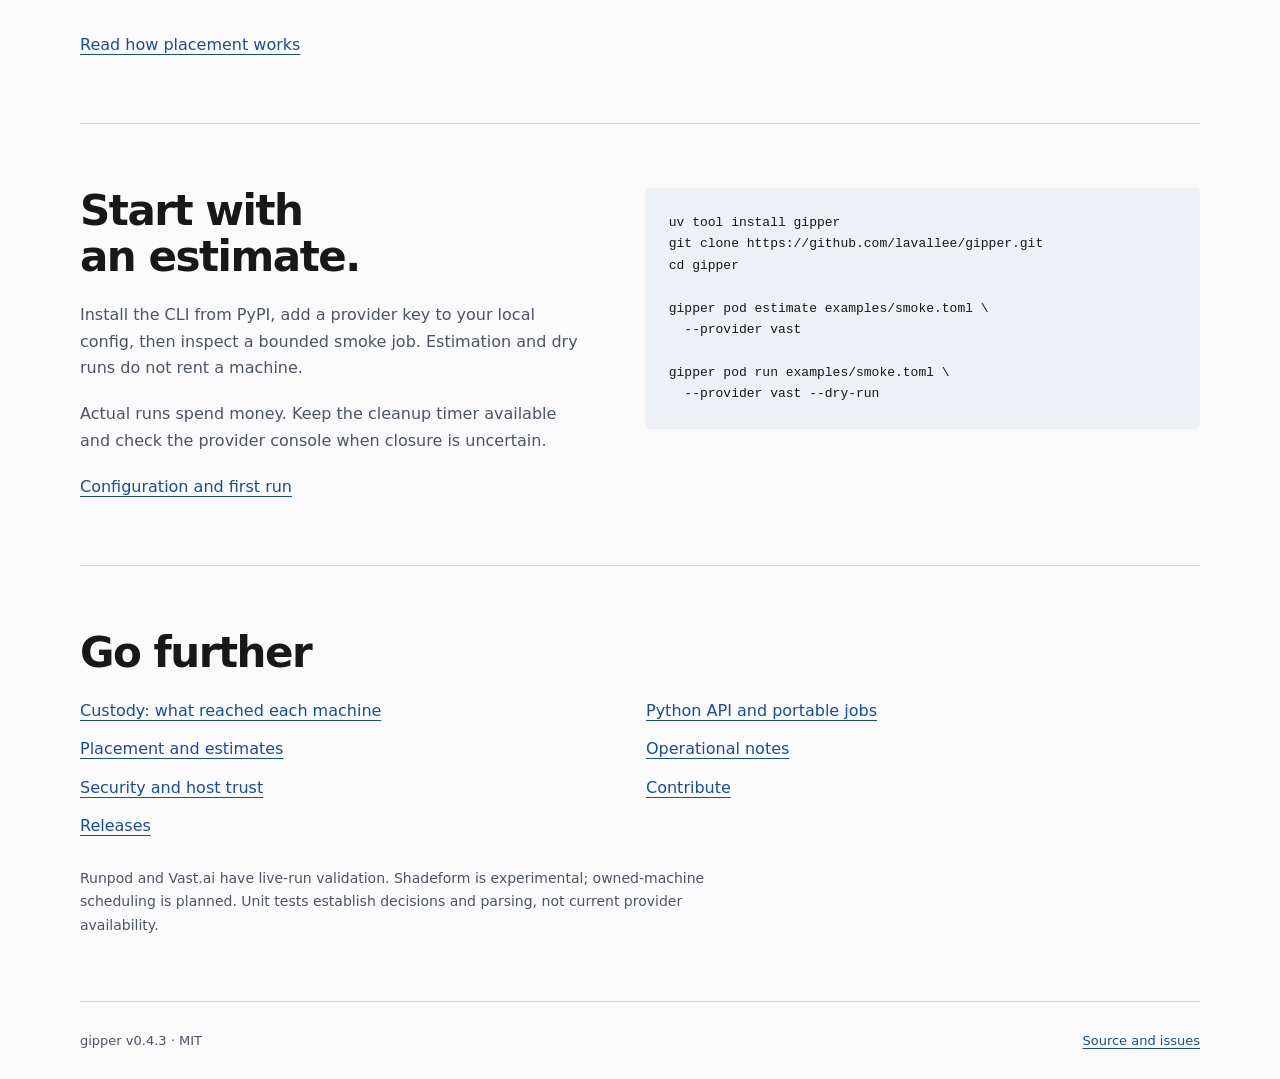
==== commit 96efa02e: "gipper 0.4.3: don't treat descriptive names like SOMM_KEY_PROFILE as secrets Co-Authored-By: Claude " ====
--- a/docs/index.html
+++ b/docs/index.html
@@ -12,7 +12,7 @@
 </head>
 <body>
 <a class="skip" href="#main">Skip to content</a>
-<header class="site-header wrap"><a class="wordmark" href="./">gipper <span>v0.4.2</span></a><nav aria-label="Main"><a href="#how">How it works</a><a href="guides/quickstart.html">Docs</a><a href="https://github.com/lavallee/gipper">GitHub</a></nav></header>
+<header class="site-header wrap"><a class="wordmark" href="./">gipper <span>v0.4.3</span></a><nav aria-label="Main"><a href="#how">How it works</a><a href="guides/quickstart.html">Docs</a><a href="https://github.com/lavallee/gipper">GitHub</a></nav></header>
 <main id="main">
 <section class="hero wrap">
 <div><h1>GPU work, from one job file.</h1><p class="lead">Bring your code. Set the hardware and budget. Gipper finds a cloud GPU, runs the job, brings the results home, and checks that the machine is gone.</p><p class="support">For training, batch inference, rendering, and other Linux GPU jobs. CLI or Python. Runpod and Vast.ai. No Python runtime dependencies.</p><div class="actions"><a class="button" href="guides/quickstart.html">Run your first job</a><a href="https://github.com/lavallee/gipper">Read the source</a></div><p class="status">MIT licensed. Python 3.12+. Linux client. Alpha software.</p></div>
@@ -43,5 +43,5 @@
 gipper pod run examples/smoke.toml \
   --provider vast --dry-run</code></pre></section>
 <section class="wrap section reference"><h2>Go further</h2><div><a href="guides/custody.html">Custody: what reached each machine</a><a href="guides/clients.html">Python API and portable jobs</a><a href="guides/placement.html">Placement and estimates</a><a href="guides/lessons.html">Operational notes</a><a href="guides/security.html">Security and host trust</a><a href="https://github.com/lavallee/gipper/blob/main/CONTRIBUTING.md">Contribute</a><a href="https://github.com/lavallee/gipper/releases">Releases</a></div><p>Runpod and Vast.ai have live-run validation. Shadeform is experimental; owned-machine scheduling is planned. Unit tests establish decisions and parsing, not current provider availability.</p></section>
-</main><footer class="wrap footer"><span>gipper v0.4.2 · MIT</span><a href="https://github.com/lavallee/gipper">Source and issues</a></footer>
+</main><footer class="wrap footer"><span>gipper v0.4.3 · MIT</span><a href="https://github.com/lavallee/gipper">Source and issues</a></footer>
 </body></html>
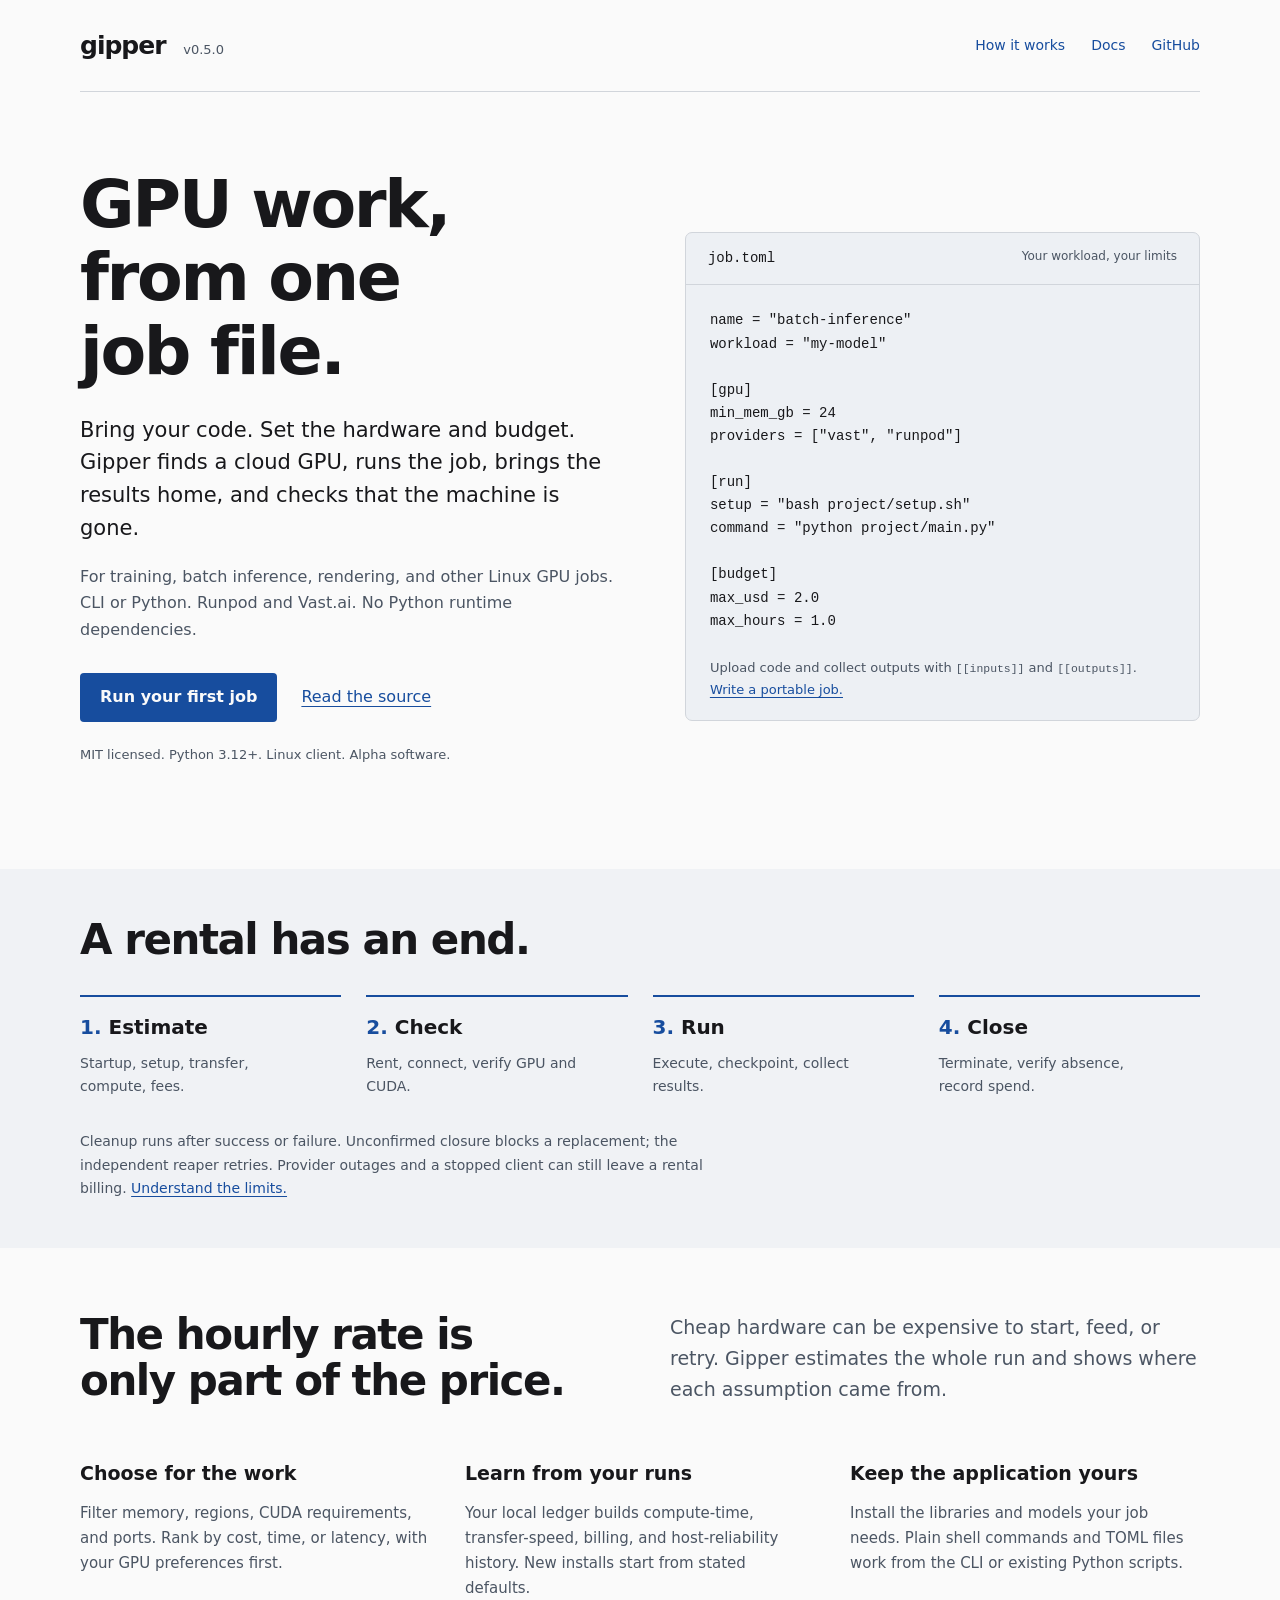
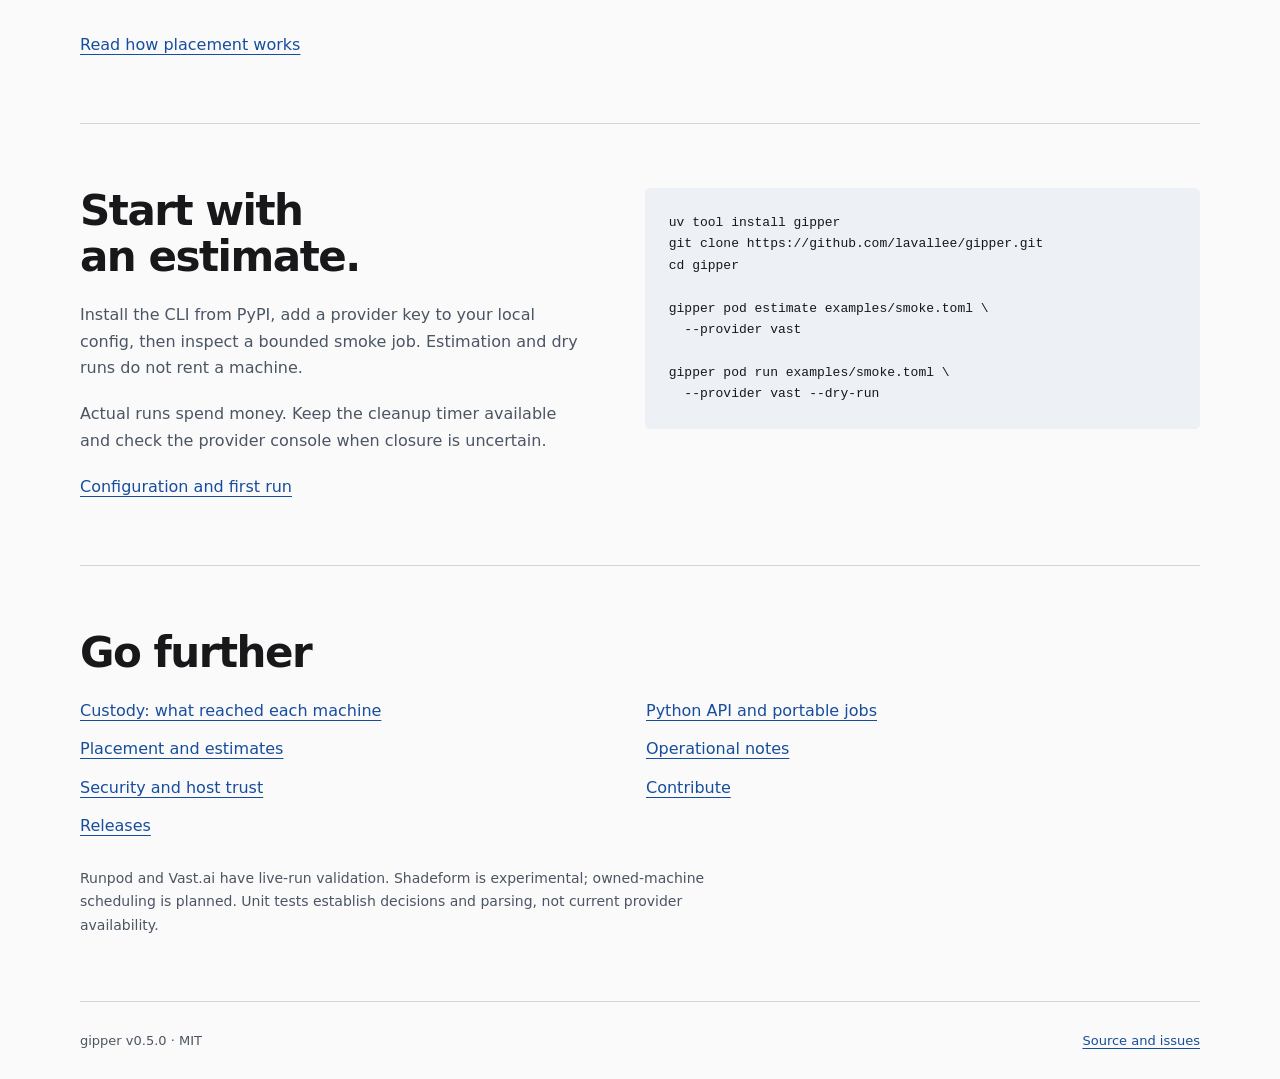
==== commit fd533814: "gipper 0.5.0: move Runpod to REST v2 (v1 retired 2026-11-16) Prices and stock from /v2/catalog/gpus," ====
--- a/docs/index.html
+++ b/docs/index.html
@@ -12,7 +12,7 @@
 </head>
 <body>
 <a class="skip" href="#main">Skip to content</a>
-<header class="site-header wrap"><a class="wordmark" href="./">gipper <span>v0.4.3</span></a><nav aria-label="Main"><a href="#how">How it works</a><a href="guides/quickstart.html">Docs</a><a href="https://github.com/lavallee/gipper">GitHub</a></nav></header>
+<header class="site-header wrap"><a class="wordmark" href="./">gipper <span>v0.5.0</span></a><nav aria-label="Main"><a href="#how">How it works</a><a href="guides/quickstart.html">Docs</a><a href="https://github.com/lavallee/gipper">GitHub</a></nav></header>
 <main id="main">
 <section class="hero wrap">
 <div><h1>GPU work, from one job file.</h1><p class="lead">Bring your code. Set the hardware and budget. Gipper finds a cloud GPU, runs the job, brings the results home, and checks that the machine is gone.</p><p class="support">For training, batch inference, rendering, and other Linux GPU jobs. CLI or Python. Runpod and Vast.ai. No Python runtime dependencies.</p><div class="actions"><a class="button" href="guides/quickstart.html">Run your first job</a><a href="https://github.com/lavallee/gipper">Read the source</a></div><p class="status">MIT licensed. Python 3.12+. Linux client. Alpha software.</p></div>
@@ -43,5 +43,5 @@
 gipper pod run examples/smoke.toml \
   --provider vast --dry-run</code></pre></section>
 <section class="wrap section reference"><h2>Go further</h2><div><a href="guides/custody.html">Custody: what reached each machine</a><a href="guides/clients.html">Python API and portable jobs</a><a href="guides/placement.html">Placement and estimates</a><a href="guides/lessons.html">Operational notes</a><a href="guides/security.html">Security and host trust</a><a href="https://github.com/lavallee/gipper/blob/main/CONTRIBUTING.md">Contribute</a><a href="https://github.com/lavallee/gipper/releases">Releases</a></div><p>Runpod and Vast.ai have live-run validation. Shadeform is experimental; owned-machine scheduling is planned. Unit tests establish decisions and parsing, not current provider availability.</p></section>
-</main><footer class="wrap footer"><span>gipper v0.4.3 · MIT</span><a href="https://github.com/lavallee/gipper">Source and issues</a></footer>
+</main><footer class="wrap footer"><span>gipper v0.5.0 · MIT</span><a href="https://github.com/lavallee/gipper">Source and issues</a></footer>
 </body></html>
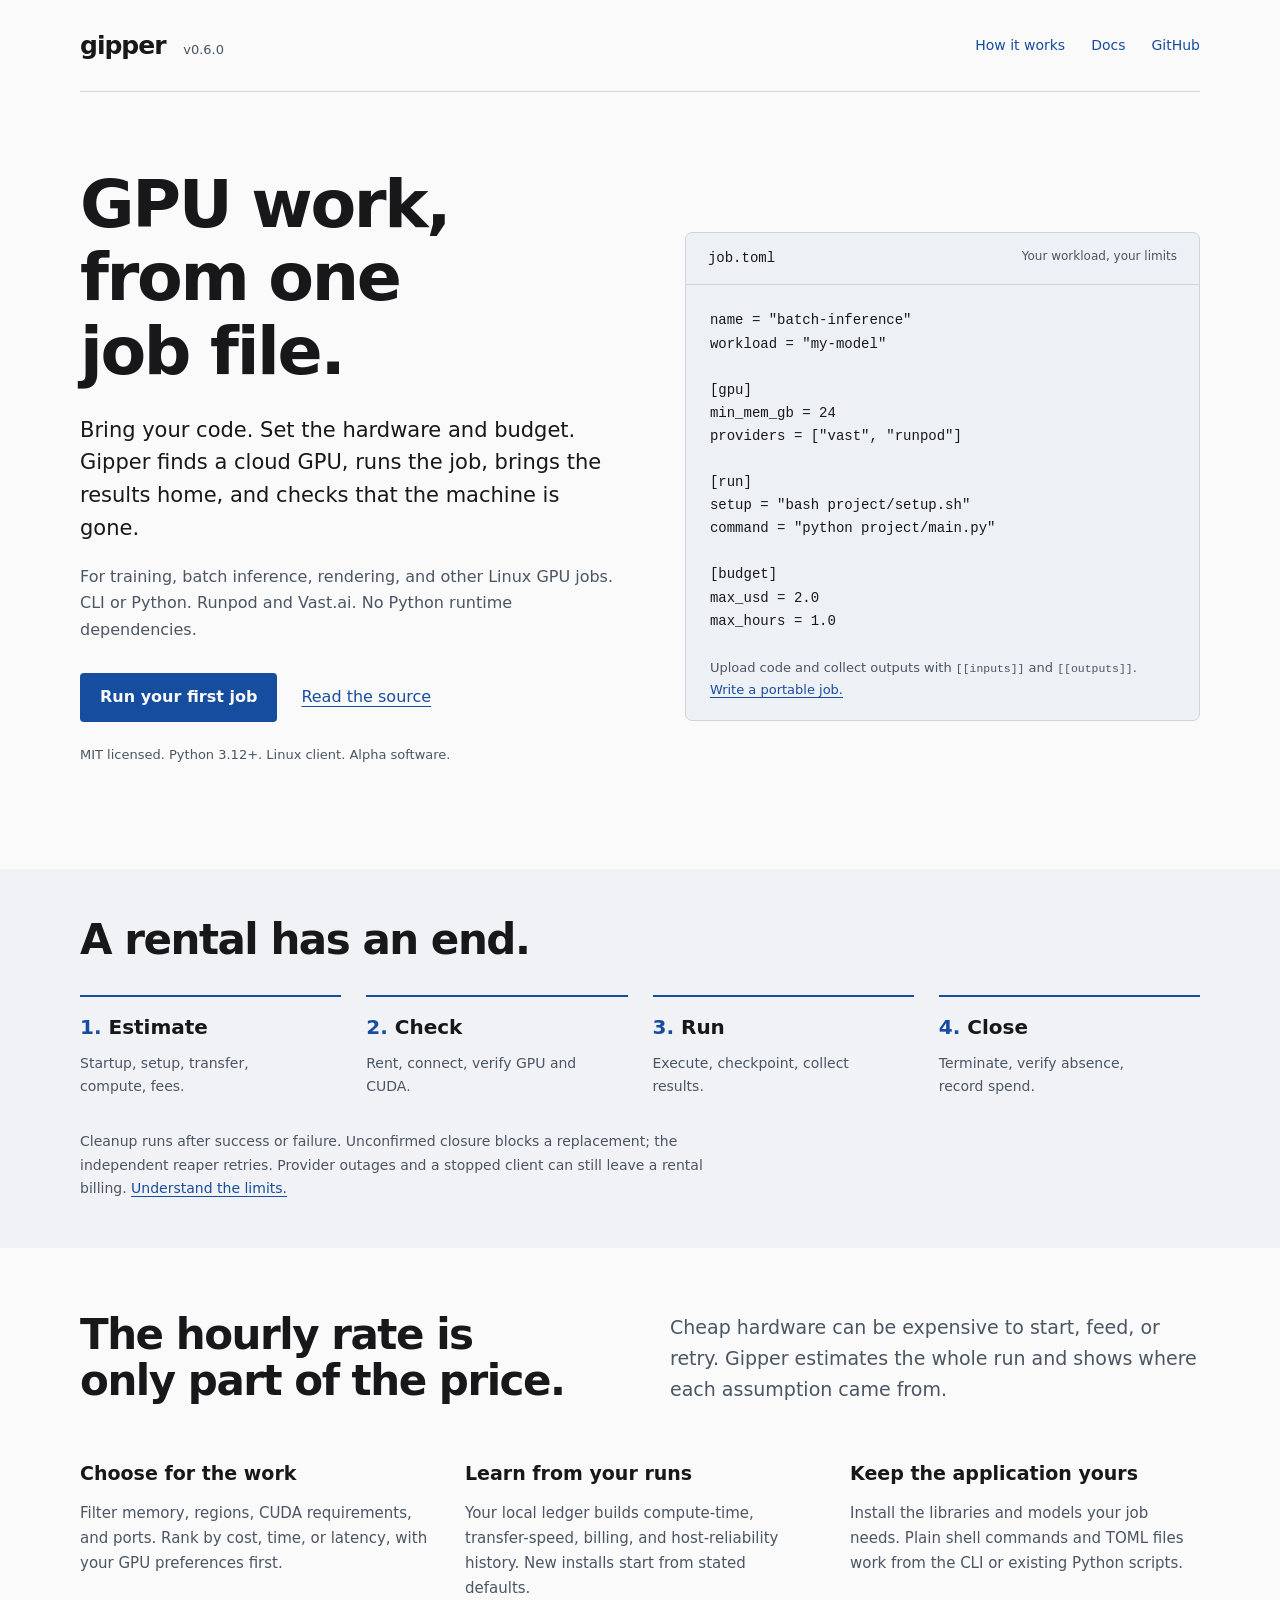
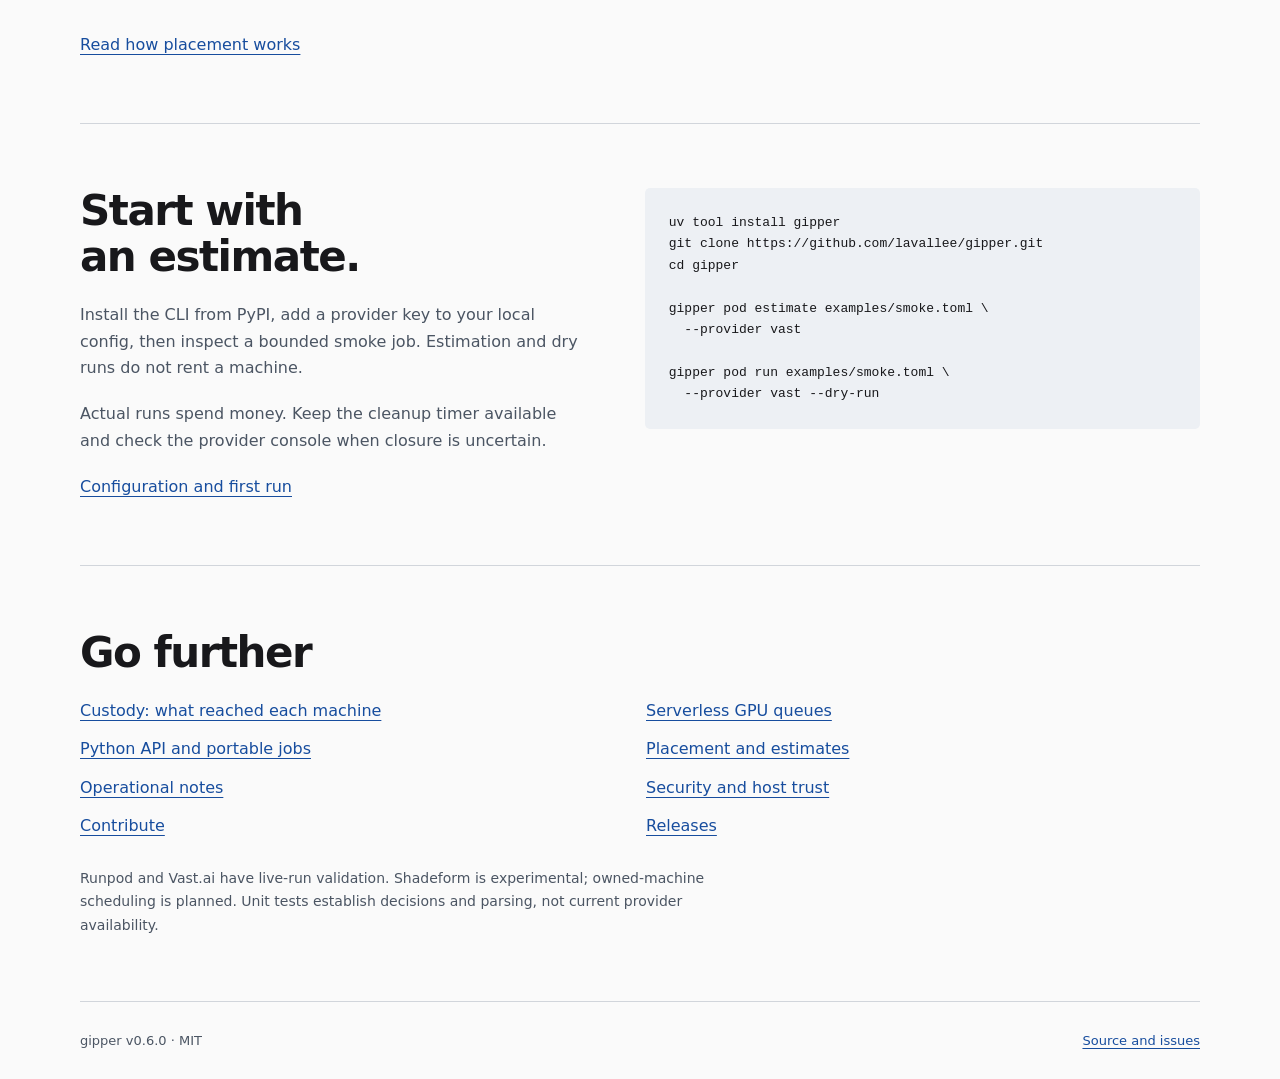
==== commit 857ac7c1: "artoo deploy: gipper" ====
--- a/docs/index.html
+++ b/docs/index.html
@@ -12,7 +12,7 @@
 </head>
 <body>
 <a class="skip" href="#main">Skip to content</a>
-<header class="site-header wrap"><a class="wordmark" href="./">gipper <span>v0.5.0</span></a><nav aria-label="Main"><a href="#how">How it works</a><a href="guides/quickstart.html">Docs</a><a href="https://github.com/lavallee/gipper">GitHub</a></nav></header>
+<header class="site-header wrap"><a class="wordmark" href="./">gipper <span>v0.6.0</span></a><nav aria-label="Main"><a href="#how">How it works</a><a href="guides/quickstart.html">Docs</a><a href="https://github.com/lavallee/gipper">GitHub</a></nav></header>
 <main id="main">
 <section class="hero wrap">
 <div><h1>GPU work, from one job file.</h1><p class="lead">Bring your code. Set the hardware and budget. Gipper finds a cloud GPU, runs the job, brings the results home, and checks that the machine is gone.</p><p class="support">For training, batch inference, rendering, and other Linux GPU jobs. CLI or Python. Runpod and Vast.ai. No Python runtime dependencies.</p><div class="actions"><a class="button" href="guides/quickstart.html">Run your first job</a><a href="https://github.com/lavallee/gipper">Read the source</a></div><p class="status">MIT licensed. Python 3.12+. Linux client. Alpha software.</p></div>
@@ -42,6 +42,6 @@
 
 gipper pod run examples/smoke.toml \
   --provider vast --dry-run</code></pre></section>
-<section class="wrap section reference"><h2>Go further</h2><div><a href="guides/custody.html">Custody: what reached each machine</a><a href="guides/clients.html">Python API and portable jobs</a><a href="guides/placement.html">Placement and estimates</a><a href="guides/lessons.html">Operational notes</a><a href="guides/security.html">Security and host trust</a><a href="https://github.com/lavallee/gipper/blob/main/CONTRIBUTING.md">Contribute</a><a href="https://github.com/lavallee/gipper/releases">Releases</a></div><p>Runpod and Vast.ai have live-run validation. Shadeform is experimental; owned-machine scheduling is planned. Unit tests establish decisions and parsing, not current provider availability.</p></section>
-</main><footer class="wrap footer"><span>gipper v0.5.0 · MIT</span><a href="https://github.com/lavallee/gipper">Source and issues</a></footer>
+<section class="wrap section reference"><h2>Go further</h2><div><a href="guides/custody.html">Custody: what reached each machine</a><a href="guides/serverless.html">Serverless GPU queues</a><a href="guides/clients.html">Python API and portable jobs</a><a href="guides/placement.html">Placement and estimates</a><a href="guides/lessons.html">Operational notes</a><a href="guides/security.html">Security and host trust</a><a href="https://github.com/lavallee/gipper/blob/main/CONTRIBUTING.md">Contribute</a><a href="https://github.com/lavallee/gipper/releases">Releases</a></div><p>Runpod and Vast.ai have live-run validation. Shadeform is experimental; owned-machine scheduling is planned. Unit tests establish decisions and parsing, not current provider availability.</p></section>
+</main><footer class="wrap footer"><span>gipper v0.6.0 · MIT</span><a href="https://github.com/lavallee/gipper">Source and issues</a></footer>
 </body></html>
